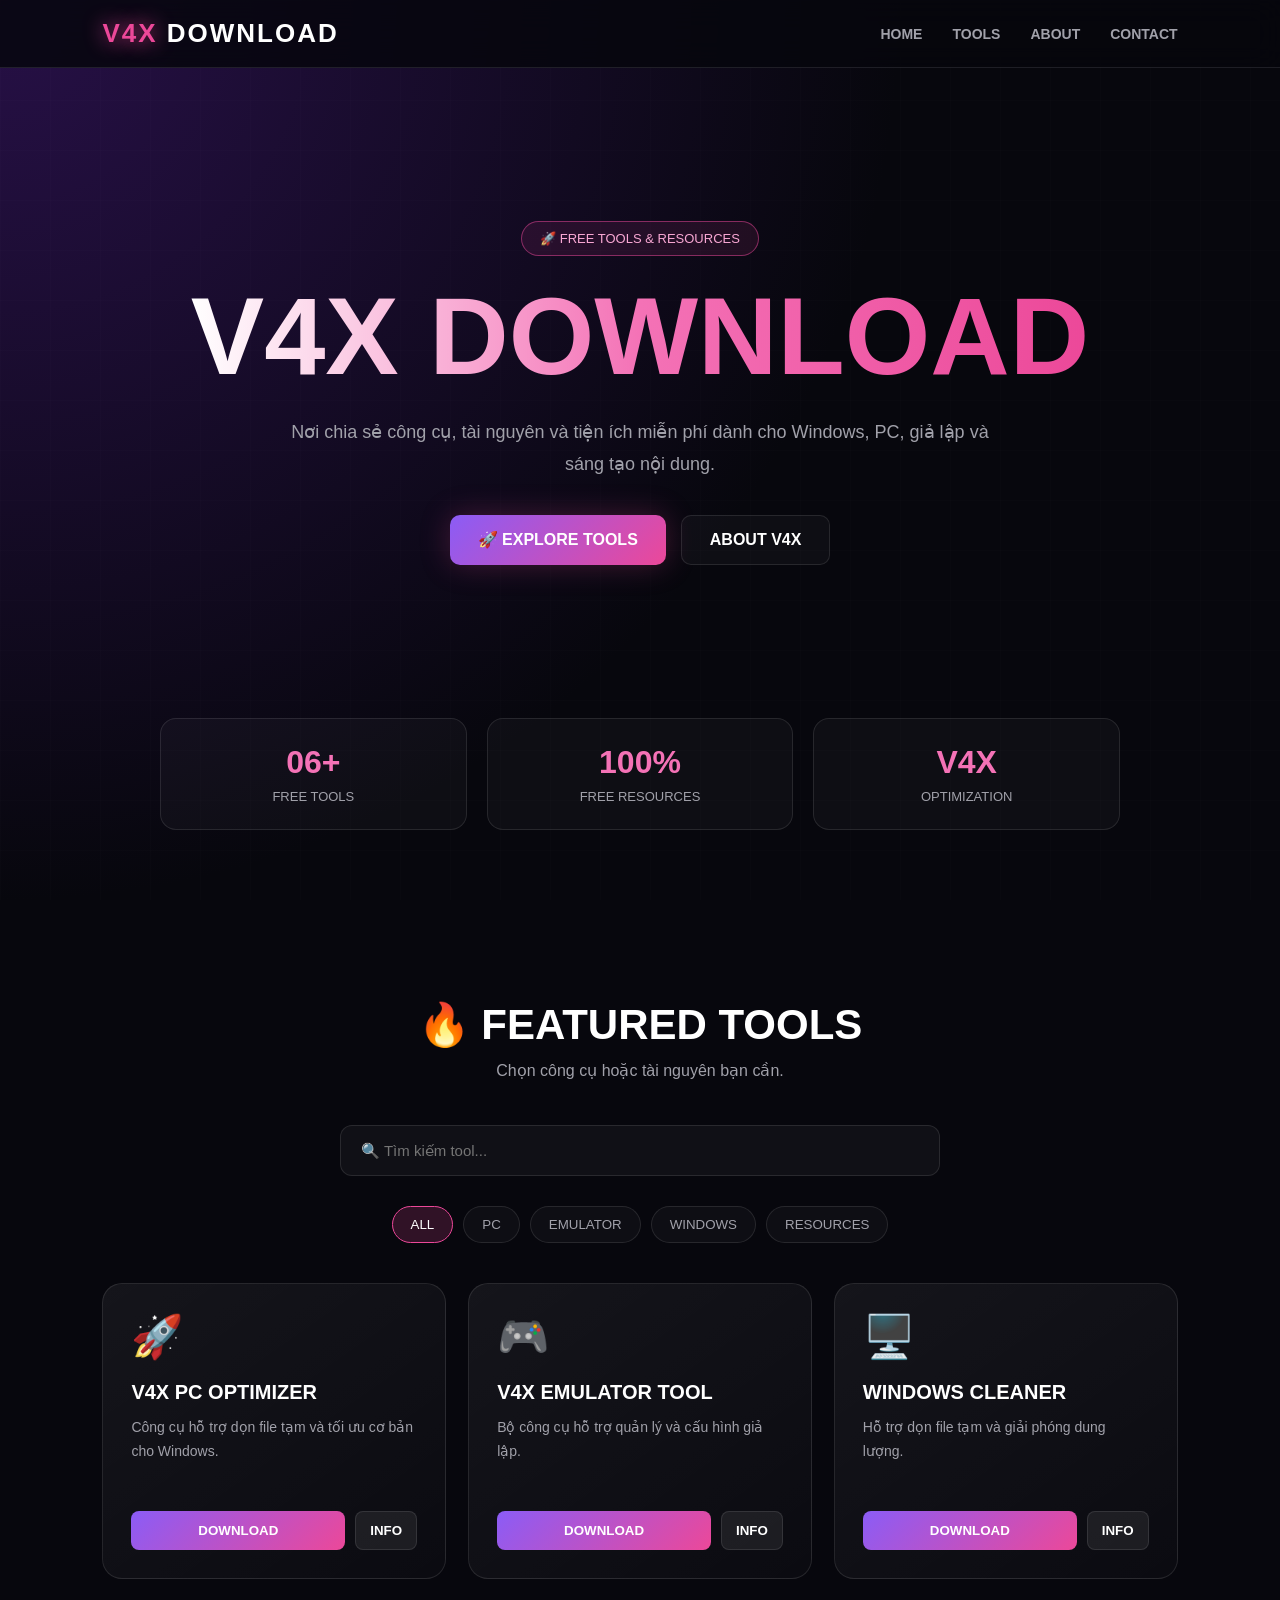
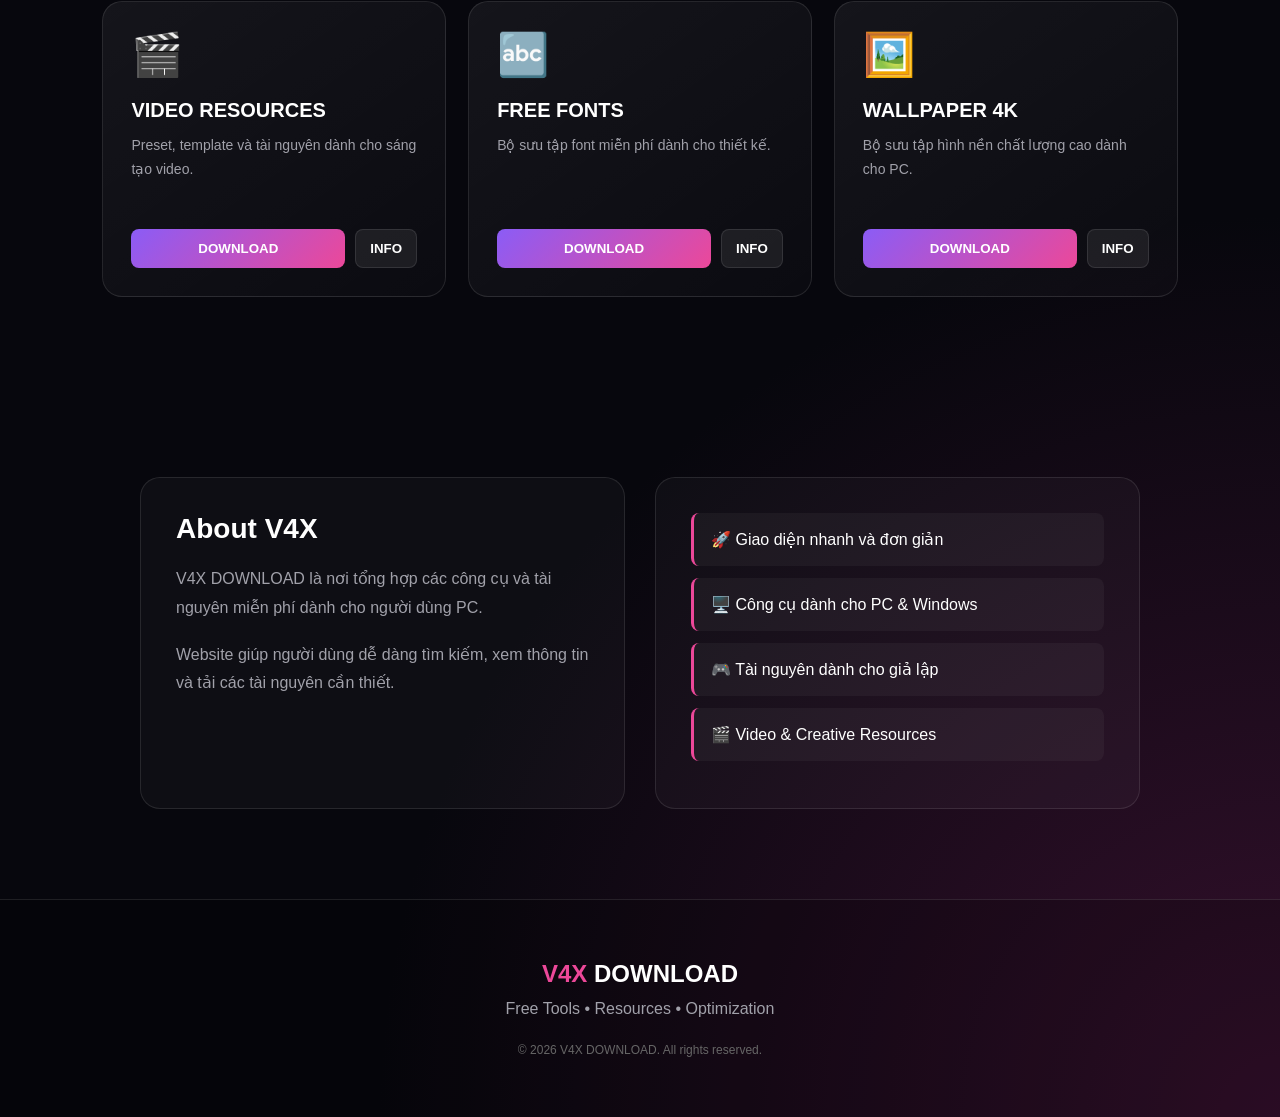
==== index.html @ 3c2b7153 "index.html" ====
<!DOCTYPE html>
<html lang="vi">

<head>
    <meta charset="UTF-8">
    <meta name="viewport" content="width=device-width, initial-scale=1.0">

    <meta name="description"
        content="V4X DOWNLOAD - Kho chia sẻ công cụ, tài nguyên và tiện ích miễn phí.">

    <title>V4X DOWNLOAD - Free Tools & Resources</title>

    <style>

        * {
            margin: 0;
            padding: 0;
            box-sizing: border-box;
            scroll-behavior: smooth;
        }

        :root {
            --bg: #07070d;
            --bg2: #10101b;
            --card: #141421;

            --purple: #8b5cf6;
            --pink: #ec4899;

            --white: #ffffff;
            --gray: #a1a1aa;

            --border: rgba(255,255,255,0.1);
        }

        body {
            font-family: Arial, Helvetica, sans-serif;

            background:
                radial-gradient(circle at top left, #271047 0%, transparent 30%),
                radial-gradient(circle at bottom right, #35102d 0%, transparent 30%),
                var(--bg);

            color: var(--white);
            overflow-x: hidden;
        }

        /* BACKGROUND */

        .background {
            position: fixed;
            inset: 0;

            z-index: -1;
            pointer-events: none;

            opacity: 0.15;

            background-image:
                linear-gradient(rgba(255,255,255,.08) 1px, transparent 1px),
                linear-gradient(90deg, rgba(255,255,255,.08) 1px, transparent 1px);

            background-size: 50px 50px;
        }


        /* NAVBAR */

        nav {
            width: 100%;

            position: sticky;
            top: 0;

            z-index: 1000;

            display: flex;
            justify-content: space-between;
            align-items: center;

            padding: 18px 8%;

            background: rgba(7,7,13,0.85);

            backdrop-filter: blur(15px);

            border-bottom: 1px solid var(--border);
        }

        .logo {
            font-size: 26px;
            font-weight: 900;
            letter-spacing: 2px;
        }

        .logo span {
            color: var(--pink);
            text-shadow: 0 0 20px var(--pink);
        }

        .nav-links {
            display: flex;
            gap: 30px;
        }

        .nav-links a {
            color: var(--gray);
            text-decoration: none;

            font-size: 14px;
            font-weight: bold;

            transition: 0.3s;
        }

        .nav-links a:hover {
            color: var(--pink);
        }

        .menu-btn {
            display: none;

            background: transparent;
            color: white;

            border: 1px solid var(--border);

            border-radius: 8px;

            padding: 8px 12px;

            cursor: pointer;
        }


        /* HERO */

        .hero {
            min-height: 650px;

            display: flex;
            justify-content: center;
            align-items: center;

            text-align: center;

            padding: 80px 20px;
        }

        .hero-content {
            max-width: 900px;
        }

        .badge {
            display: inline-block;

            padding: 9px 18px;
            margin-bottom: 25px;

            border-radius: 30px;

            border: 1px solid rgba(236,72,153,.5);

            background: rgba(236,72,153,.1);

            color: #f9a8d4;

            font-size: 13px;
        }

        .hero h1 {
            font-size: clamp(55px, 10vw, 110px);

            line-height: 1;

            margin-bottom: 25px;

            background:
                linear-gradient(
                    90deg,
                    #ffffff,
                    #f472b6,
                    #ec4899
                );

            -webkit-background-clip: text;
            -webkit-text-fill-color: transparent;
        }

        .hero p {
            max-width: 700px;
            margin: auto;

            color: var(--gray);

            font-size: 18px;

            line-height: 1.8;
        }

        .buttons {
            margin-top: 35px;

            display: flex;
            justify-content: center;

            gap: 15px;
            flex-wrap: wrap;
        }

        .btn {
            padding: 15px 28px;

            border-radius: 10px;

            text-decoration: none;

            font-weight: bold;

            transition: 0.3s;
        }

        .btn-primary {
            color: white;

            background:
                linear-gradient(
                    135deg,
                    var(--purple),
                    var(--pink)
                );

            box-shadow:
                0 0 30px rgba(236,72,153,.25);
        }

        .btn-primary:hover {
            transform: translateY(-4px);

            box-shadow:
                0 0 40px rgba(236,72,153,.5);
        }

        .btn-secondary {
            color: white;

            border: 1px solid var(--border);

            background:
                rgba(255,255,255,.03);
        }

        .btn-secondary:hover {
            background:
                rgba(255,255,255,.08);
        }


        /* STATS */

        .stats {
            max-width: 1000px;

            margin: auto;

            display: grid;

            grid-template-columns:
                repeat(3, 1fr);

            gap: 20px;

            padding: 0 20px 80px;
        }

        .stat {
            text-align: center;

            padding: 25px;

            border-radius: 16px;

            border:
                1px solid var(--border);

            background:
                rgba(255,255,255,.03);
        }

        .stat h2 {
            color: #f472b6;
            font-size: 32px;
        }

        .stat p {
            margin-top: 8px;

            color: var(--gray);

            font-size: 13px;
        }


        /* SECTION */

        section {
            padding: 90px 8%;
        }

        .section-title {
            text-align: center;

            margin-bottom: 45px;
        }

        .section-title h2 {
            font-size: 42px;

            margin-bottom: 12px;
        }

        .section-title p {
            color: var(--gray);
        }


        /* SEARCH */

        .search-box {
            max-width: 600px;

            margin:
                0 auto 30px;
        }

        .search-box input {
            width: 100%;

            padding: 16px 20px;

            border-radius: 12px;

            border:
                1px solid var(--border);

            background:
                rgba(255,255,255,.04);

            color: white;

            outline: none;

            font-size: 15px;
        }

        .search-box input:focus {
            border-color: var(--pink);

            box-shadow:
                0 0 20px rgba(236,72,153,.2);
        }


        /* CATEGORY */

        .categories {
            display: flex;

            justify-content: center;

            flex-wrap: wrap;

            gap: 10px;

            margin-bottom: 40px;
        }

        .category {
            padding: 10px 18px;

            border-radius: 30px;

            border:
                1px solid var(--border);

            background:
                rgba(255,255,255,.03);

            color: var(--gray);

            cursor: pointer;

            transition: 0.3s;
        }

        .category:hover,
        .category.active {
            color: white;

            border-color: var(--pink);

            background:
                rgba(236,72,153,.18);
        }


        /* TOOLS */

        .tools-grid {
            max-width: 1250px;

            margin: auto;

            display: grid;

            grid-template-columns:
                repeat(auto-fit, minmax(260px, 1fr));

            gap: 22px;
        }

        .tool-card {
            position: relative;

            overflow: hidden;

            padding: 28px;

            border-radius: 20px;

            border:
                1px solid var(--border);

            background:
                linear-gradient(
                    145deg,
                    rgba(255,255,255,.06),
                    rgba(255,255,255,.02)
                );

            transition: 0.3s;
        }

        .tool-card:hover {
            transform: translateY(-8px);

            border-color:
                rgba(236,72,153,.7);

            box-shadow:
                0 15px 40px rgba(236,72,153,.1);
        }

        .tool-icon {
            font-size: 42px;

            margin-bottom: 20px;
        }

        .tool-card h3 {
            font-size: 20px;

            margin-bottom: 12px;
        }

        .tool-card p {
            color: var(--gray);

            line-height: 1.7;

            font-size: 14px;

            min-height: 70px;
        }

        .tool-buttons {
            display: flex;

            gap: 10px;

            margin-top: 25px;
        }

        .download-btn,
        .info-btn {
            padding: 11px 14px;

            border-radius: 8px;

            cursor: pointer;

            font-weight: bold;

            transition: 0.3s;
        }

        .download-btn {
            flex: 1;

            border: none;

            color: white;

            background:
                linear-gradient(
                    135deg,
                    var(--purple),
                    var(--pink)
                );
        }

        .download-btn:hover {
            transform: scale(1.03);
        }

        .info-btn {
            color: white;

            background:
                rgba(255,255,255,.07);

            border:
                1px solid var(--border);
        }


        /* ABOUT */

        .about-grid {
            max-width: 1000px;

            margin: auto;

            display: grid;

            grid-template-columns:
                1fr 1fr;

            gap: 30px;
        }

        .about-box {
            padding: 35px;

            border-radius: 20px;

            border:
                1px solid var(--border);

            background:
                rgba(255,255,255,.03);
        }

        .about-box h3 {
            font-size: 28px;

            margin-bottom: 20px;
        }

        .about-box p {
            color: var(--gray);

            line-height: 1.8;
        }

        .feature {
            padding: 17px;

            margin-bottom: 12px;

            border-left:
                3px solid var(--pink);

            background:
                rgba(255,255,255,.04);

            border-radius: 8px;
        }


        /* FOOTER */

        footer {
            text-align: center;

            padding: 60px 20px;

            border-top:
                1px solid var(--border);

            background:
                rgba(0,0,0,.2);
        }

        footer h2 {
            margin-bottom: 12px;
        }

        footer p {
            color: var(--gray);
        }

        .copyright {
            margin-top: 25px;

            color: #666;

            font-size: 12px;
        }


        /* MODAL */

        .modal {
            position: fixed;

            inset: 0;

            display: none;

            align-items: center;
            justify-content: center;

            padding: 20px;

            background:
                rgba(0,0,0,.8);

            z-index: 3000;
        }

        .modal.active {
            display: flex;
        }

        .modal-box {
            position: relative;

            width: 100%;
            max-width: 500px;

            padding: 35px;

            border-radius: 20px;

            background: #11111c;

            border:
                1px solid var(--border);
        }

        .close {
            position: absolute;

            right: 20px;
            top: 12px;

            font-size: 28px;

            cursor: pointer;

            color: var(--gray);
        }

        .modal-box h2 {
            margin-bottom: 20px;
        }

        .modal-box p {
            color: var(--gray);

            line-height: 1.8;
        }


        /* TOAST */

        .toast {
            position: fixed;

            right: 25px;
            bottom: 25px;

            padding: 16px 20px;

            background: #191925;

            border:
                1px solid var(--border);

            border-radius: 10px;

            opacity: 0;

            transform:
                translateY(100px);

            transition: 0.3s;

            z-index: 4000;
        }

        .toast.show {
            opacity: 1;

            transform:
                translateY(0);
        }


        /* MOBILE */

        @media (max-width: 768px) {

            nav {
                padding: 15px 6%;
            }

            .menu-btn {
                display: block;
            }

            .nav-links {
                display: none;

                position: absolute;

                top: 100%;
                left: 0;

                width: 100%;

                flex-direction: column;

                padding: 20px 8%;

                background: #0c0c14;

                border-bottom:
                    1px solid var(--border);
            }

            .nav-links.active {
                display: flex;
            }

            .stats {
                grid-template-columns: 1fr;
            }

            .about-grid {
                grid-template-columns: 1fr;
            }

            section {
                padding: 70px 6%;
            }

            .section-title h2 {
                font-size: 32px;
            }
        }

    </style>

</head>


<body>

<div class="background"></div>


<!-- NAVBAR -->

<nav>

    <div class="logo">
        <span>V4X</span> DOWNLOAD
    </div>

    <button class="menu-btn" onclick="toggleMenu()">
        ☰
    </button>

    <div class="nav-links" id="navLinks">

        <a href="#home">HOME</a>

        <a href="#tools">TOOLS</a>

        <a href="#about">ABOUT</a>

        <a href="#contact">CONTACT</a>

    </div>

</nav>


<!-- HERO -->

<section class="hero" id="home">

    <div class="hero-content">

        <div class="badge">
            🚀 FREE TOOLS & RESOURCES
        </div>

        <h1>V4X DOWNLOAD</h1>

        <p>
            Nơi chia sẻ công cụ, tài nguyên và tiện ích miễn phí
            dành cho Windows, PC, giả lập và sáng tạo nội dung.
        </p>

        <div class="buttons">

            <a href="#tools" class="btn btn-primary">
                🚀 EXPLORE TOOLS
            </a>

            <a href="#about" class="btn btn-secondary">
                ABOUT V4X
            </a>

        </div>

    </div>

</section>


<!-- STATS -->

<div class="stats">

    <div class="stat">
        <h2>06+</h2>
        <p>FREE TOOLS</p>
    </div>

    <div class="stat">
        <h2>100%</h2>
        <p>FREE RESOURCES</p>
    </div>

    <div class="stat">
        <h2>V4X</h2>
        <p>OPTIMIZATION</p>
    </div>

</div>


<!-- TOOLS -->

<section id="tools">

    <div class="section-title">

        <h2>🔥 FEATURED TOOLS</h2>

        <p>
            Chọn công cụ hoặc tài nguyên bạn cần.
        </p>

    </div>


    <!-- SEARCH -->

    <div class="search-box">

        <input
            type="text"
            id="searchInput"
            placeholder="🔍 Tìm kiếm tool..."
            onkeyup="searchTools()"
        >

    </div>


    <!-- CATEGORY -->

    <div class="categories">

        <button class="category active"
            onclick="filterTools('all', this)">
            ALL
        </button>

        <button class="category"
            onclick="filterTools('pc', this)">
            PC
        </button>

        <button class="category"
            onclick="filterTools('emulator', this)">
            EMULATOR
        </button>

        <button class="category"
            onclick="filterTools('windows', this)">
            WINDOWS
        </button>

        <button class="category"
            onclick="filterTools('resources', this)">
            RESOURCES
        </button>

    </div>


    <!-- TOOL LIST -->

    <div class="tools-grid">


        <div class="tool-card" data-category="pc">

            <div class="tool-icon">🚀</div>

            <h3>V4X PC OPTIMIZER</h3>

            <p>
                Công cụ hỗ trợ dọn file tạm và tối ưu cơ bản cho Windows.
            </p>

            <div class="tool-buttons">

                <button class="download-btn"
                    onclick="downloadTool('V4X PC OPTIMIZER', '#')">
                    DOWNLOAD
                </button>

                <button class="info-btn"
                    onclick="showInfo('V4X PC OPTIMIZER','Công cụ hỗ trợ dọn dẹp file tạm và tối ưu cơ bản.')">
                    INFO
                </button>

            </div>

        </div>


        <div class="tool-card" data-category="emulator">

            <div class="tool-icon">🎮</div>

            <h3>V4X EMULATOR TOOL</h3>

            <p>
                Bộ công cụ hỗ trợ quản lý và cấu hình giả lập.
            </p>

            <div class="tool-buttons">

                <button class="download-btn"
                    onclick="downloadTool('V4X EMULATOR TOOL', '#')">
                    DOWNLOAD
                </button>

                <button class="info-btn"
                    onclick="showInfo('V4X EMULATOR TOOL','Công cụ hỗ trợ cấu hình và quản lý giả lập.')">
                    INFO
                </button>

            </div>

        </div>


        <div class="tool-card" data-category="windows">

            <div class="tool-icon">🖥️</div>

            <h3>WINDOWS CLEANER</h3>

            <p>
                Hỗ trợ dọn file tạm và giải phóng dung lượng.
            </p>

            <div class="tool-buttons">

                <button class="download-btn"
                    onclick="downloadTool('WINDOWS CLEANER', '#')">
                    DOWNLOAD
                </button>

                <button class="info-btn"
                    onclick="showInfo('WINDOWS CLEANER','Công cụ hỗ trợ dọn dẹp các file tạm không cần thiết.')">
                    INFO
                </button>

            </div>

        </div>


        <div class="tool-card" data-category="resources">

            <div class="tool-icon">🎬</div>

            <h3>VIDEO RESOURCES</h3>

            <p>
                Preset, template và tài nguyên dành cho sáng tạo video.
            </p>

            <div class="tool-buttons">

                <button class="download-btn"
                    onclick="downloadTool('VIDEO RESOURCES', '#')">
                    DOWNLOAD
                </button>

                <button class="info-btn"
                    onclick="showInfo('VIDEO RESOURCES','Tổng hợp tài nguyên miễn phí dành cho chỉnh sửa video.')">
                    INFO
                </button>

            </div>

        </div>


        <div class="tool-card" data-category="resources">

            <div class="tool-icon">🔤</div>

            <h3>FREE FONTS</h3>

            <p>
                Bộ sưu tập font miễn phí dành cho thiết kế.
            </p>

            <div class="tool-buttons">

                <button class="download-btn"
                    onclick="downloadTool('FREE FONTS', '#')">
                    DOWNLOAD
                </button>

                <button class="info-btn"
                    onclick="showInfo('FREE FONTS','Tổng hợp font và tài nguyên typography.')">
                    INFO
                </button>

            </div>

        </div>


        <div class="tool-card" data-category="resources">

            <div class="tool-icon">🖼️</div>

            <h3>WALLPAPER 4K</h3>

            <p>
                Bộ sưu tập hình nền chất lượng cao dành cho PC.
            </p>

            <div class="tool-buttons">

                <button class="download-btn"
                    onclick="downloadTool('WALLPAPER 4K', '#')">
                    DOWNLOAD
                </button>

                <button class="info-btn"
                    onclick="showInfo('WALLPAPER 4K','Bộ sưu tập hình nền độ phân giải cao.')">
                    INFO
                </button>

            </div>

        </div>

    </div>

</section>


<!-- ABOUT -->

<section id="about">

    <div class="about-grid">

        <div class="about-box">

            <h3>About V4X</h3>

            <p>
                V4X DOWNLOAD là nơi tổng hợp các công cụ
                và tài nguyên miễn phí dành cho người dùng PC.
            </p>

            <br>

            <p>
                Website giúp người dùng dễ dàng tìm kiếm,
                xem thông tin và tải các tài nguyên cần thiết.
            </p>

        </div>


        <div class="about-box">

            <div class="feature">
                🚀 Giao diện nhanh và đơn giản
            </div>

            <div class="feature">
                🖥️ Công cụ dành cho PC & Windows
            </div>

            <div class="feature">
                🎮 Tài nguyên dành cho giả lập
            </div>

            <div class="feature">
                🎬 Video & Creative Resources
            </div>

        </div>

    </div>

</section>


<!-- FOOTER -->

<footer id="contact">

    <h2>
        <span style="color:#ec4899;">V4X</span> DOWNLOAD
    </h2>

    <p>
        Free Tools • Resources • Optimization
    </p>

    <div class="copyright">

        © <span id="year"></span> V4X DOWNLOAD.

        All rights reserved.

    </div>

</footer>


<!-- MODAL -->

<div class="modal" id="modal">

    <div class="modal-box">

        <span class="close" onclick="closeModal()">
            ×
        </span>

        <h2 id="modalTitle">
            Tool Information
        </h2>

        <p id="modalText"></p>

    </div>

</div>


<!-- TOAST -->

<div class="toast" id="toast">
    Ready
</div>


<script>

    function toggleMenu() {

        document
            .getElementById("navLinks")
            .classList
            .toggle("active");

    }


    function searchTools() {

        const input =
            document
            .getElementById("searchInput")
            .value
            .toLowerCase();

        const cards =
            document.querySelectorAll(".tool-card");

        cards.forEach(card => {

            const text =
                card.innerText.toLowerCase();

            if (text.includes(input)) {

                card.style.display = "block";

            } else {

                card.style.display = "none";

            }

        });

    }


    function filterTools(category, button) {

        const cards =
            document.querySelectorAll(".tool-card");

        const buttons =
            document.querySelectorAll(".category");

        buttons.forEach(btn => {

            btn.classList.remove("active");

        });

        button.classList.add("active");

        cards.forEach(card => {

            if (
                category === "all" ||
                card.dataset.category === category
            ) {

                card.style.display = "block";

            } else {

                card.style.display = "none";

            }

        });

    }


    function showInfo(title, text) {

        document
            .getElementById("modalTitle")
            .innerText = title;

        document
            .getElementById("modalText")
            .innerText = text;

        document
            .getElementById("modal")
            .classList
            .add("active");

    }


    function closeModal() {

        document
            .getElementById("modal")
            .classList
            .remove("active");

    }


    window.addEventListener("click", function(event) {

        const modal =
            document.getElementById("modal");

        if (event.target === modal) {

            closeModal();

        }

    });


    function downloadTool(name, link) {

        if (link === "#") {

            showToast(
                name +
                " chưa có link tải. Hãy thay link thật vào code."
            );

            return;

        }

        showToast(
            "Đang chuyển đến trang tải..."
        );

        setTimeout(function() {

            window.open(
                link,
                "_blank"
            );

        }, 700);

    }


    function showToast(message) {

        const toast =
            document.getElementById("toast");

        toast.innerText = message;

        toast.classList.add("show");

        setTimeout(function() {

            toast.classList.remove("show");

        }, 3000);

    }


    document
        .getElementById("year")
        .innerText =
        new Date().getFullYear();

</script>

</body>
</html>
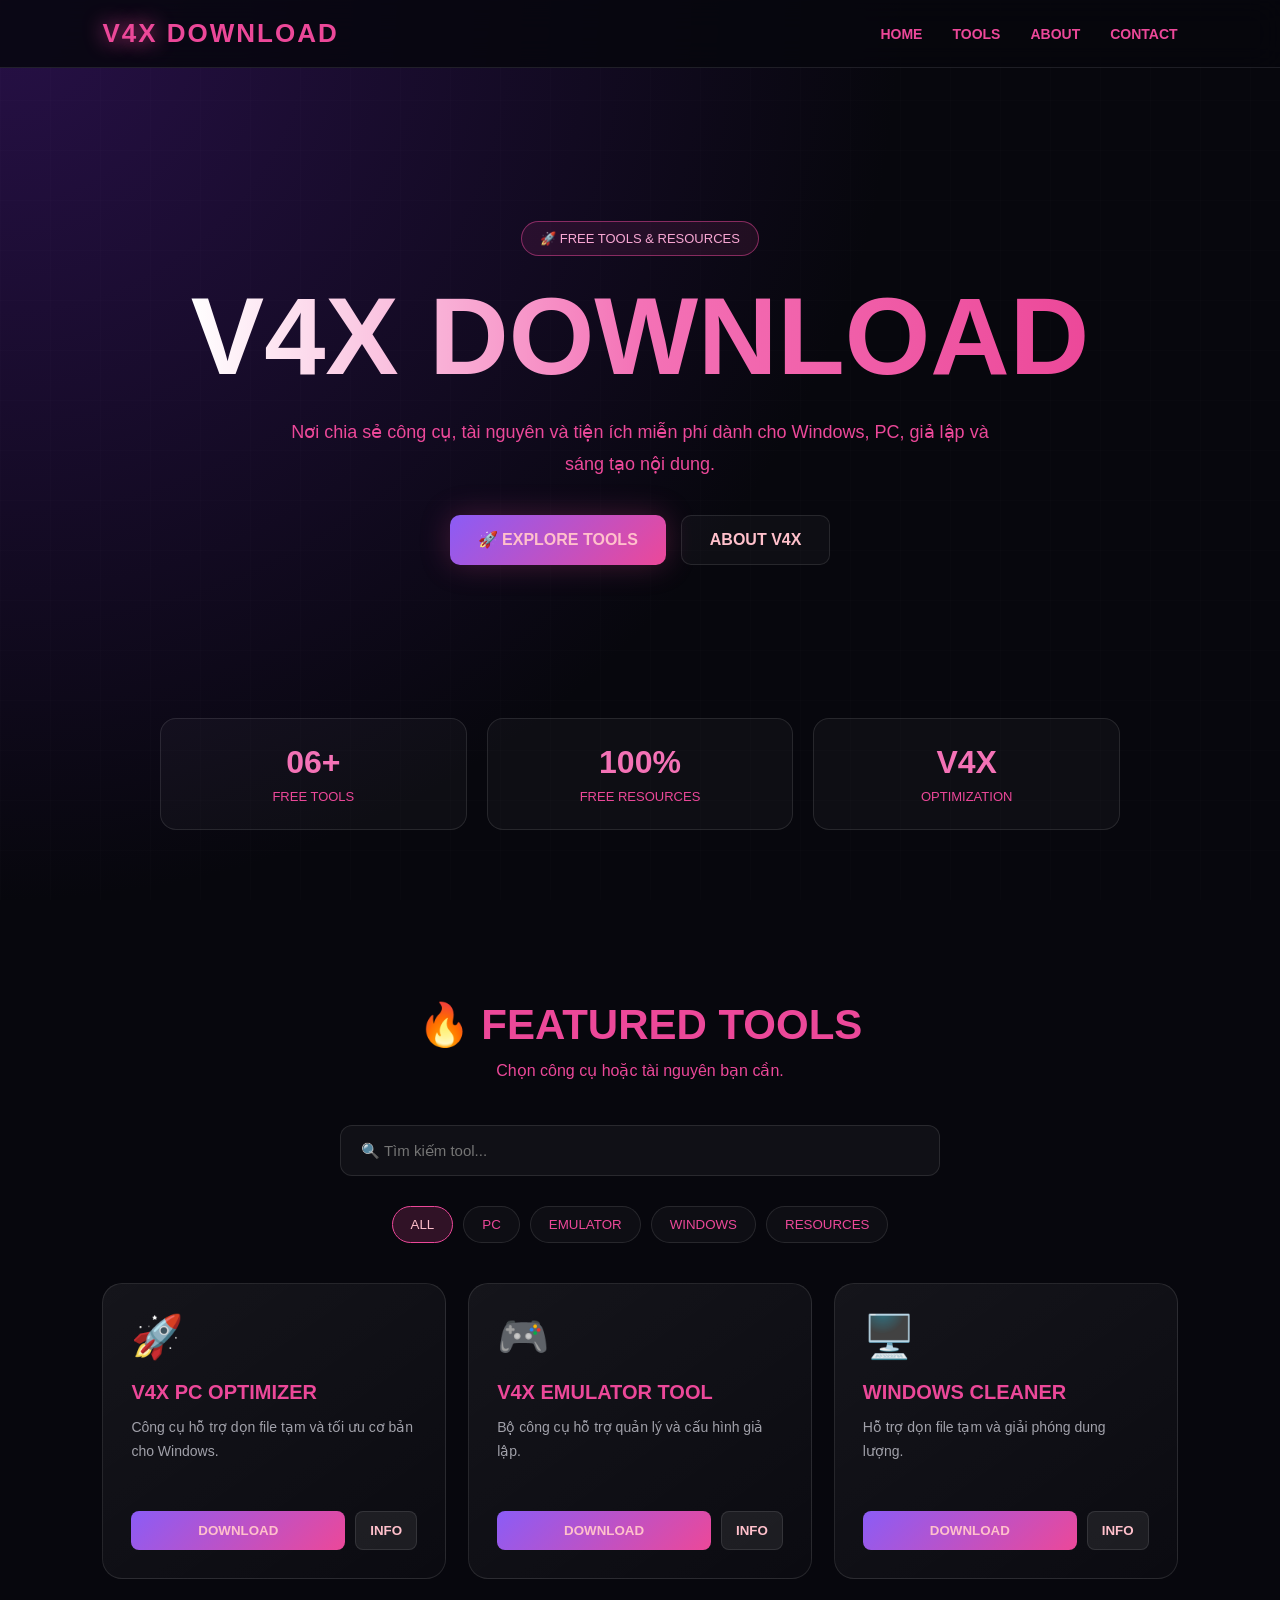
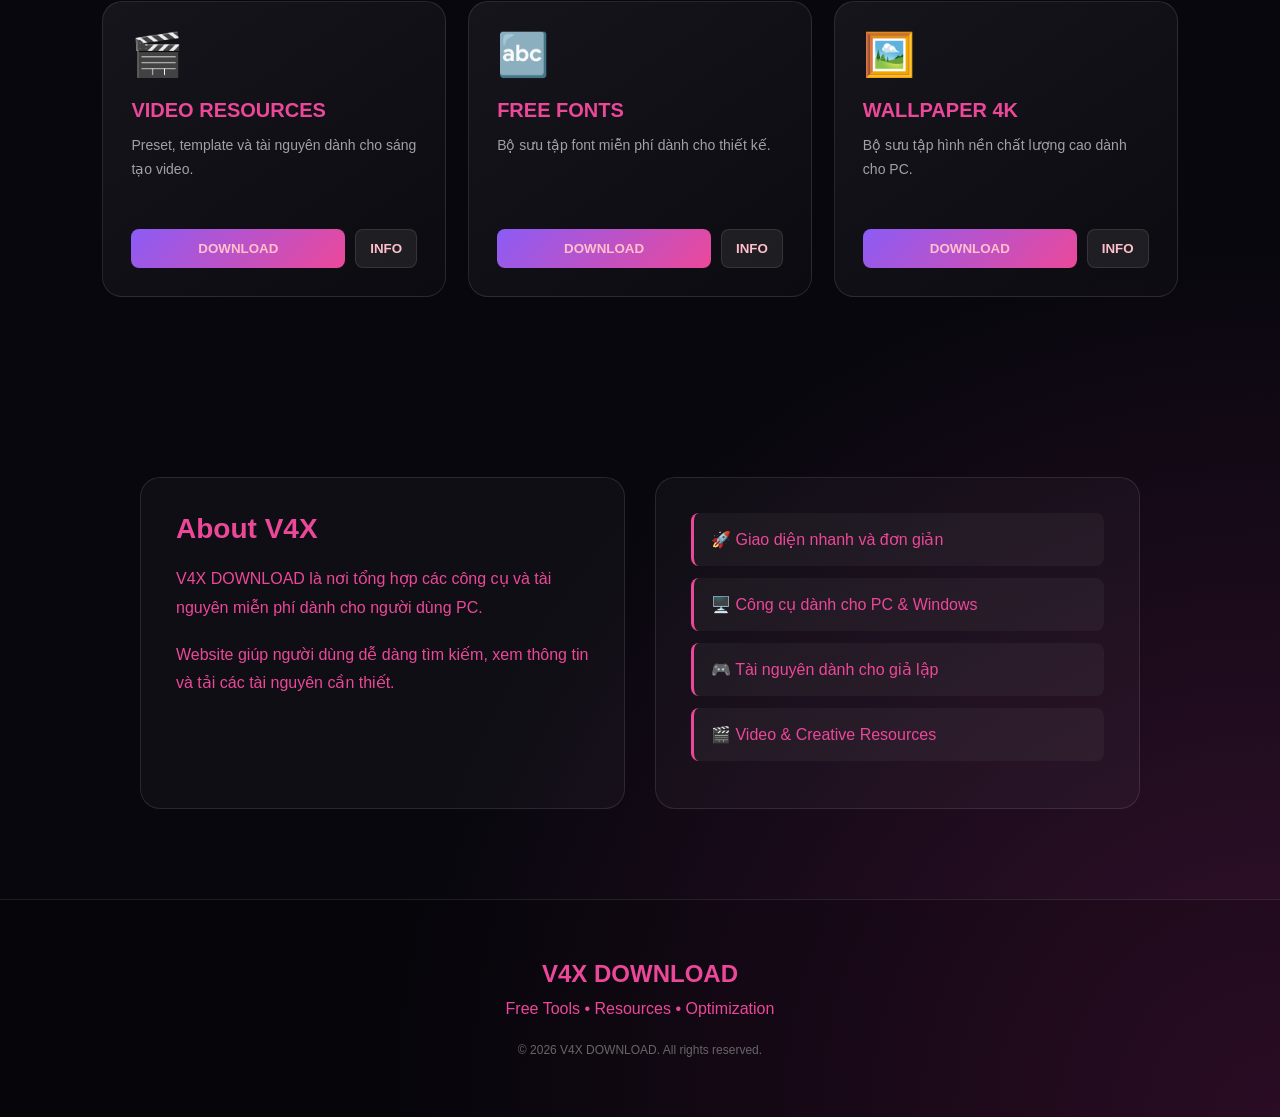
==== commit 29639938: "index.html" ====
--- a/index.html
+++ b/index.html
@@ -6,9 +6,9 @@
     <meta name="viewport" content="width=device-width, initial-scale=1.0">
 
     <meta name="description"
-        content="V4X DOWNLOAD - Kho chia sẻ công cụ, tài nguyên và tiện ích miễn phí.">
-
-    <title>V4X DOWNLOAD - Free Tools & Resources</title>
+        content="Văn Vượng  - Kho chia sẻ công cụ, tài nguyên và tiện ích .">
+
+    <title>Văn Vượng - Free Tools & Resources</title>
 
     <style>
 
@@ -41,7 +41,7 @@
                 radial-gradient(circle at bottom right, #35102d 0%, transparent 30%),
                 var(--bg);
 
-            color: var(--white);
+            color: var(--pink);
             overflow-x: hidden;
         }
 
@@ -104,7 +104,7 @@
         }
 
         .nav-links a {
-            color: var(--gray);
+            color: var(--pink);
             text-decoration: none;
 
             font-size: 14px;
@@ -121,7 +121,7 @@
             display: none;
 
             background: transparent;
-            color: white;
+            color: pink;
 
             border: 1px solid var(--border);
 
@@ -191,7 +191,7 @@
             max-width: 700px;
             margin: auto;
 
-            color: var(--gray);
+            color: var(--pink);
 
             font-size: 18px;
 
@@ -221,7 +221,7 @@
         }
 
         .btn-primary {
-            color: white;
+            color: pink;
 
             background:
                 linear-gradient(
@@ -242,7 +242,7 @@
         }
 
         .btn-secondary {
-            color: white;
+            color: pink;
 
             border: 1px solid var(--border);
 
@@ -295,7 +295,7 @@
         .stat p {
             margin-top: 8px;
 
-            color: var(--gray);
+            color: var(--pink);
 
             font-size: 13px;
         }
@@ -320,7 +320,7 @@
         }
 
         .section-title p {
-            color: var(--gray);
+            color: var(--pink);
         }
 
 
@@ -346,7 +346,7 @@
             background:
                 rgba(255,255,255,.04);
 
-            color: white;
+            color: pink;
 
             outline: none;
 
@@ -386,7 +386,7 @@
             background:
                 rgba(255,255,255,.03);
 
-            color: var(--gray);
+            color: var(--pink);
 
             cursor: pointer;
 
@@ -395,7 +395,7 @@
 
         .category:hover,
         .category.active {
-            color: white;
+            color: pink;
 
             border-color: var(--pink);
 
@@ -499,7 +499,7 @@
 
             border: none;
 
-            color: white;
+            color: pink;
 
             background:
                 linear-gradient(
@@ -514,7 +514,7 @@
         }
 
         .info-btn {
-            color: white;
+            color: pink;
 
             background:
                 rgba(255,255,255,.07);
@@ -558,7 +558,7 @@
         }
 
         .about-box p {
-            color: var(--gray);
+            color: var(--pink);
 
             line-height: 1.8;
         }
@@ -597,7 +597,7 @@
         }
 
         footer p {
-            color: var(--gray);
+            color: var(--pink);
         }
 
         .copyright {
@@ -659,7 +659,7 @@
 
             cursor: pointer;
 
-            color: var(--gray);
+            color: var(--pink);
         }
 
         .modal-box h2 {
@@ -667,7 +667,7 @@
         }
 
         .modal-box p {
-            color: var(--gray);
+            color: var(--pink);
 
             line-height: 1.8;
         }
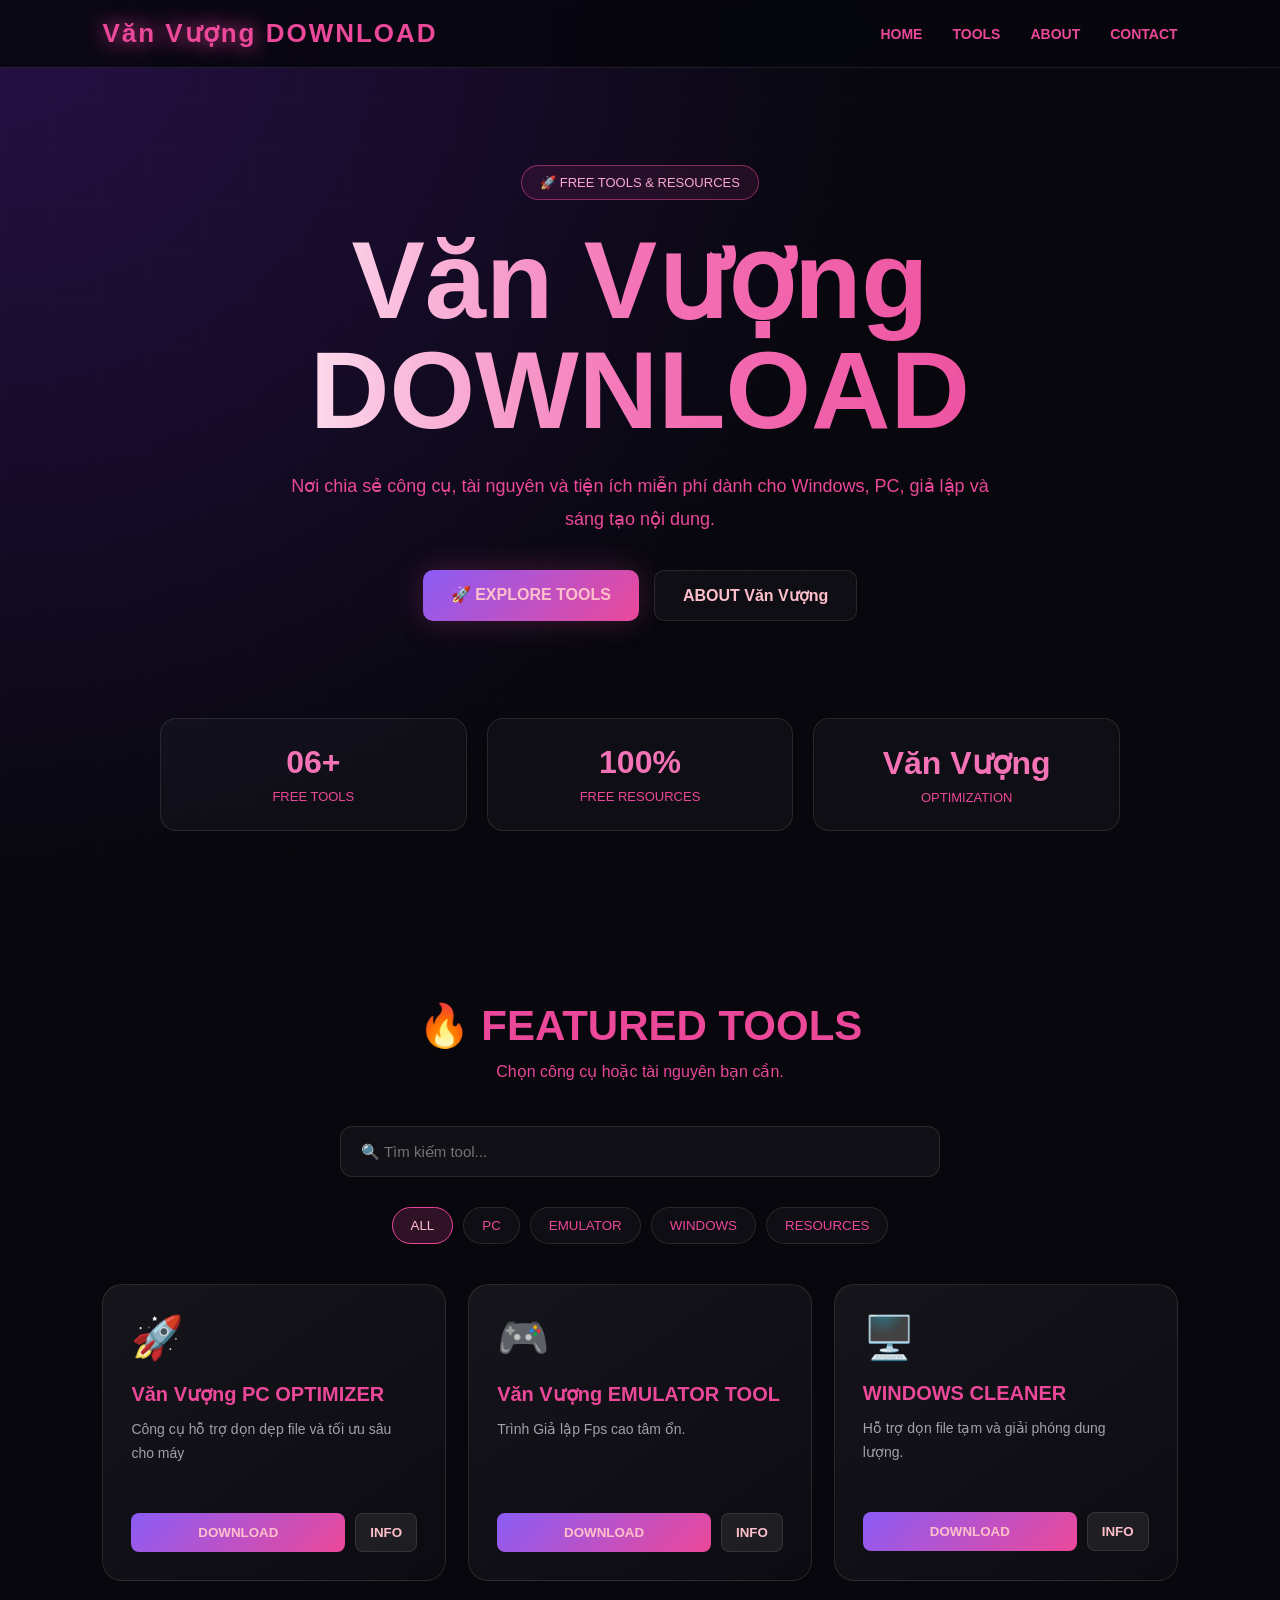
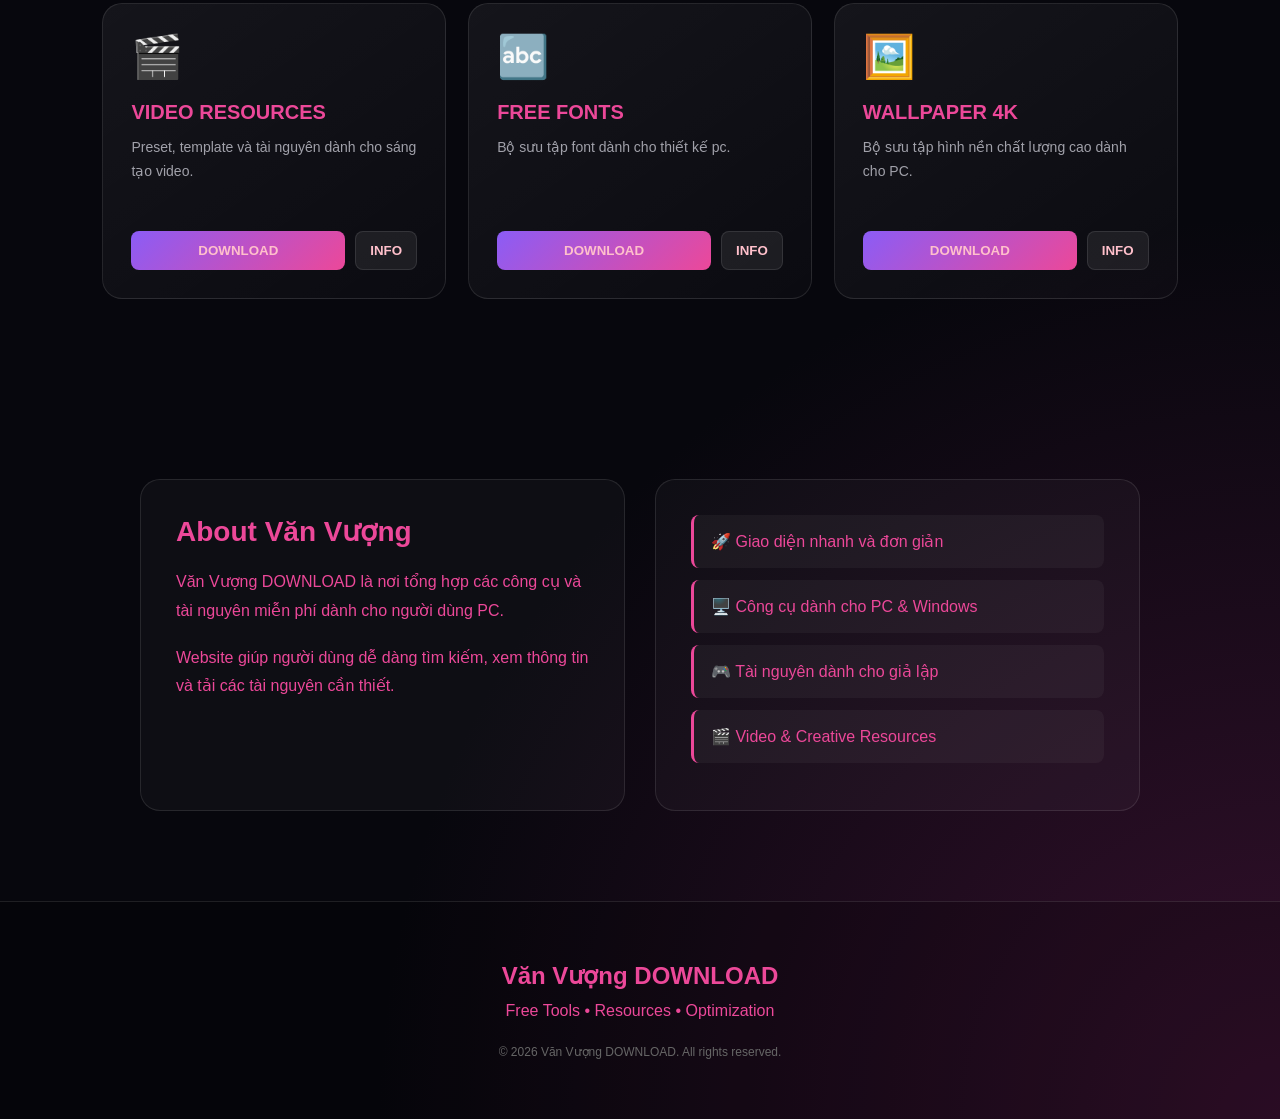
==== commit dfab9e3f: "index.html" ====
--- a/index.html
+++ b/index.html
@@ -776,7 +776,7 @@
 <nav>
 
     <div class="logo">
-        <span>V4X</span> DOWNLOAD
+        <span>Văn Vượng</span> DOWNLOAD
     </div>
 
     <button class="menu-btn" onclick="toggleMenu()">
@@ -808,7 +808,7 @@
             🚀 FREE TOOLS & RESOURCES
         </div>
 
-        <h1>V4X DOWNLOAD</h1>
+        <h1>Văn Vượng DOWNLOAD</h1>
 
         <p>
             Nơi chia sẻ công cụ, tài nguyên và tiện ích miễn phí
@@ -822,7 +822,7 @@
             </a>
 
             <a href="#about" class="btn btn-secondary">
-                ABOUT V4X
+                ABOUT Văn Vượng
             </a>
 
         </div>
@@ -847,7 +847,7 @@
     </div>
 
     <div class="stat">
-        <h2>V4X</h2>
+        <h2>Văn Vượng</h2>
         <p>OPTIMIZATION</p>
     </div>
 
@@ -924,21 +924,21 @@
 
             <div class="tool-icon">🚀</div>
 
-            <h3>V4X PC OPTIMIZER</h3>
+            <h3>Văn Vượng PC OPTIMIZER</h3>
 
             <p>
-                Công cụ hỗ trợ dọn file tạm và tối ưu cơ bản cho Windows.
+                Công cụ hỗ trợ dọn dẹp file và tối ưu sâu cho máy
             </p>
 
             <div class="tool-buttons">
 
                 <button class="download-btn"
-                    onclick="downloadTool('V4X PC OPTIMIZER', '#')">
+                    onclick="downloadTool('Văn Vượng PC OPTIMIZER', 'https://exe.io/HnP0rVv')">
                     DOWNLOAD
                 </button>
 
                 <button class="info-btn"
-                    onclick="showInfo('V4X PC OPTIMIZER','Công cụ hỗ trợ dọn dẹp file tạm và tối ưu cơ bản.')">
+                    onclick="showInfo('Văn Vượng PC OPTIMIZER','Công cụ hỗ trợ dọn dẹp file và tối ưu sâu cho máy.')">
                     INFO
                 </button>
 
@@ -951,21 +951,21 @@
 
             <div class="tool-icon">🎮</div>
 
-            <h3>V4X EMULATOR TOOL</h3>
+            <h3>Văn Vượng EMULATOR TOOL</h3>
 
             <p>
-                Bộ công cụ hỗ trợ quản lý và cấu hình giả lập.
+                Trình Giả lập Fps cao tâm ổn.
             </p>
 
             <div class="tool-buttons">
 
                 <button class="download-btn"
-                    onclick="downloadTool('V4X EMULATOR TOOL', '#')">
+                    onclick="downloadTool('Văn Vượng EMULATOR TOOL', 'https://exe.io/Emunator')">
                     DOWNLOAD
                 </button>
 
                 <button class="info-btn"
-                    onclick="showInfo('V4X EMULATOR TOOL','Công cụ hỗ trợ cấu hình và quản lý giả lập.')">
+                    onclick="showInfo('Văn Vượng EMULATOR TOOL','Trình Giả lập Fps cao tâm ổn.')">
                     INFO
                 </button>
 
@@ -987,7 +987,7 @@
             <div class="tool-buttons">
 
                 <button class="download-btn"
-                    onclick="downloadTool('WINDOWS CLEANER', '#')">
+                    onclick="downloadTool('WINDOWS CLEANER', 'https://exe.io/WINDOWS_CLEANER')">
                     DOWNLOAD
                 </button>
 
@@ -1019,7 +1019,7 @@
                 </button>
 
                 <button class="info-btn"
-                    onclick="showInfo('VIDEO RESOURCES','Tổng hợp tài nguyên miễn phí dành cho chỉnh sửa video.')">
+                    onclick="showInfo('VIDEO RESOURCES','Tổng hợp tài nguyên sửa file và độ nhạy + reg')">
                     INFO
                 </button>
 
@@ -1035,7 +1035,7 @@
             <h3>FREE FONTS</h3>
 
             <p>
-                Bộ sưu tập font miễn phí dành cho thiết kế.
+                Bộ sưu tập font dành cho thiết kế pc.
             </p>
 
             <div class="tool-buttons">
@@ -1068,12 +1068,12 @@
             <div class="tool-buttons">
 
                 <button class="download-btn"
-                    onclick="downloadTool('WALLPAPER 4K', '#')">
+                    onclick="downloadTool('Ico Giả Lập', 'https://exe.io/Ol5fg')">
                     DOWNLOAD
                 </button>
 
                 <button class="info-btn"
-                    onclick="showInfo('WALLPAPER 4K','Bộ sưu tập hình nền độ phân giải cao.')">
+                    onclick="showInfo('Ico Giả Lập','Bộ sưu tập hình nền độ phân giải cao.')">
                     INFO
                 </button>
 
@@ -1094,10 +1094,10 @@
 
         <div class="about-box">
 
-            <h3>About V4X</h3>
+            <h3>About Văn Vượng</h3>
 
             <p>
-                V4X DOWNLOAD là nơi tổng hợp các công cụ
+                Văn Vượng DOWNLOAD là nơi tổng hợp các công cụ
                 và tài nguyên miễn phí dành cho người dùng PC.
             </p>
 
@@ -1141,7 +1141,7 @@
 <footer id="contact">
 
     <h2>
-        <span style="color:#ec4899;">V4X</span> DOWNLOAD
+        <span style="color:#ec4899;">Văn Vượng</span> DOWNLOAD
     </h2>
 
     <p>
@@ -1150,7 +1150,7 @@
 
     <div class="copyright">
 
-        © <span id="year"></span> V4X DOWNLOAD.
+        © <span id="year"></span> Văn Vượng DOWNLOAD.
 
         All rights reserved.
 
@@ -1314,7 +1314,7 @@
 
             showToast(
                 name +
-                " chưa có link tải. Hãy thay link thật vào code."
+                " Chưa up Code mới xin đợi."
             );
 
             return;
@@ -1322,7 +1322,7 @@
         }
 
         showToast(
-            "Đang chuyển đến trang tải..."
+            "LÊN XE..."
         );
 
         setTimeout(function() {
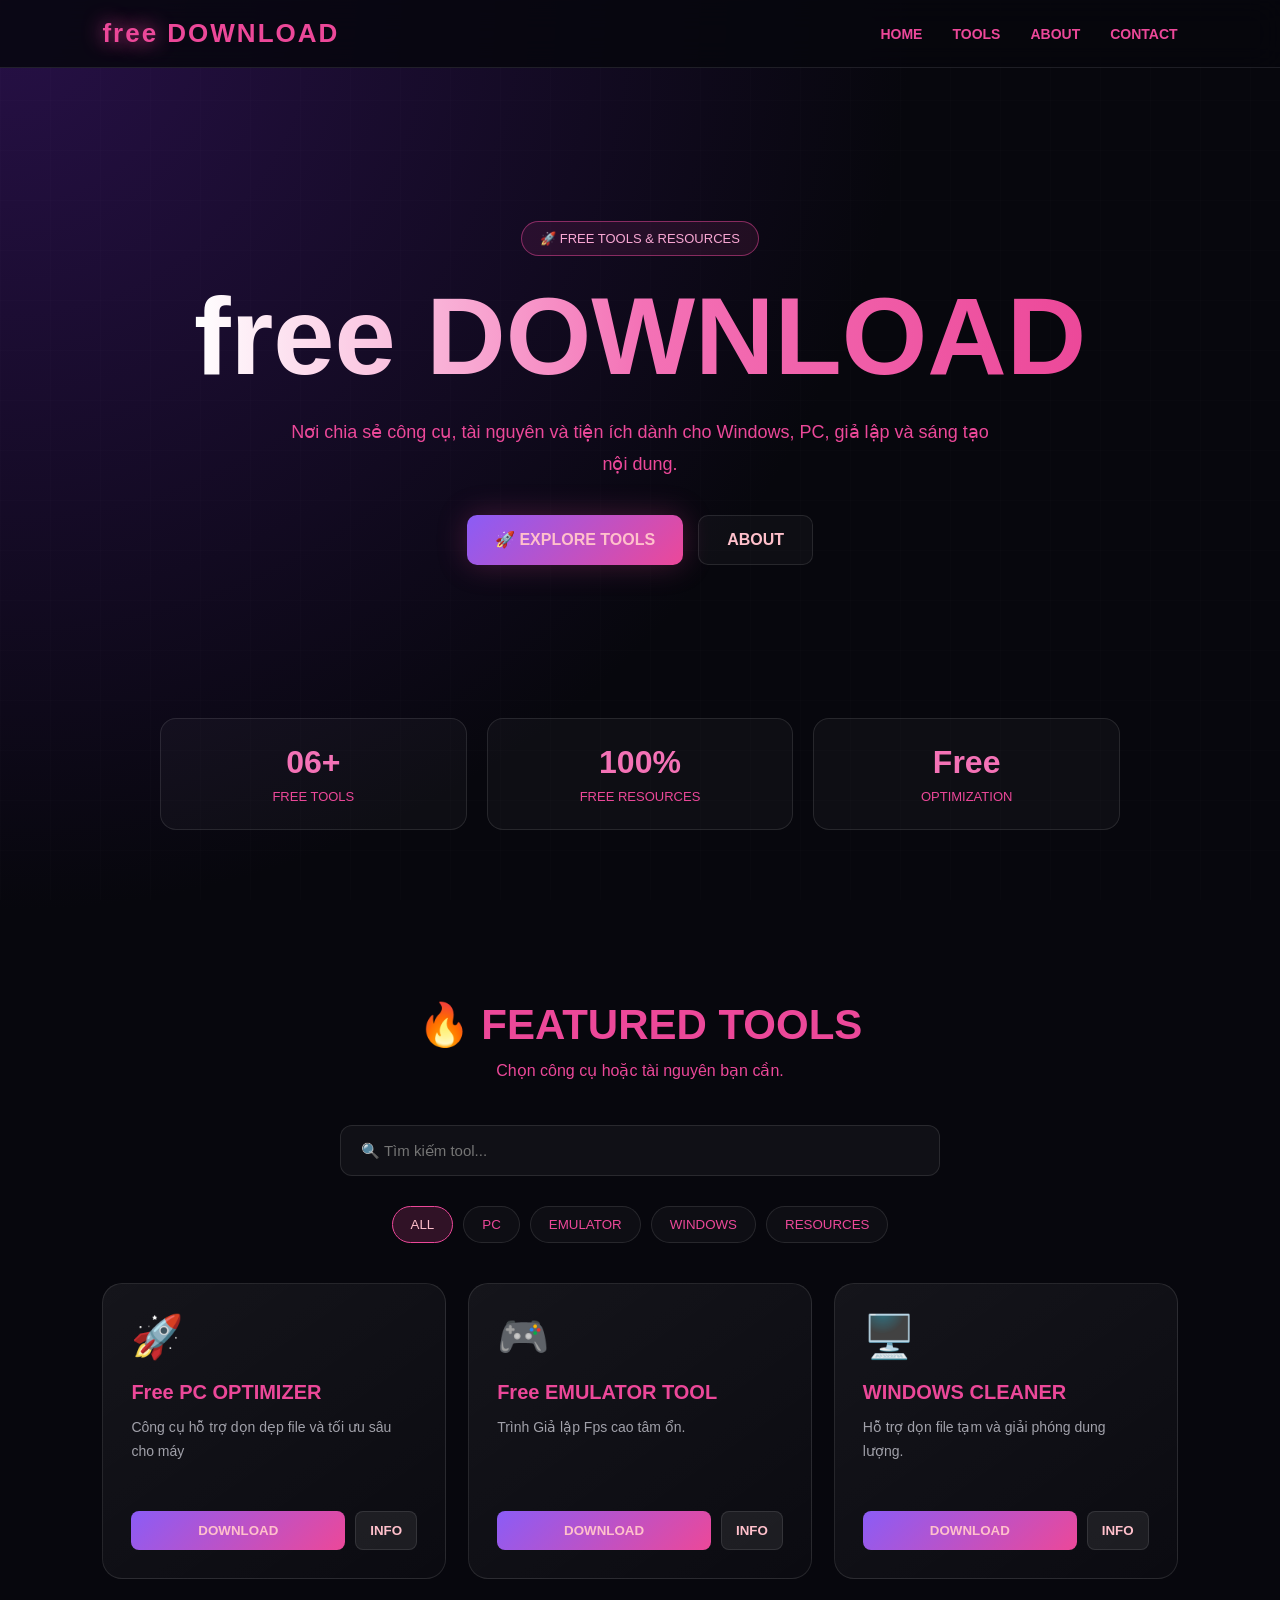
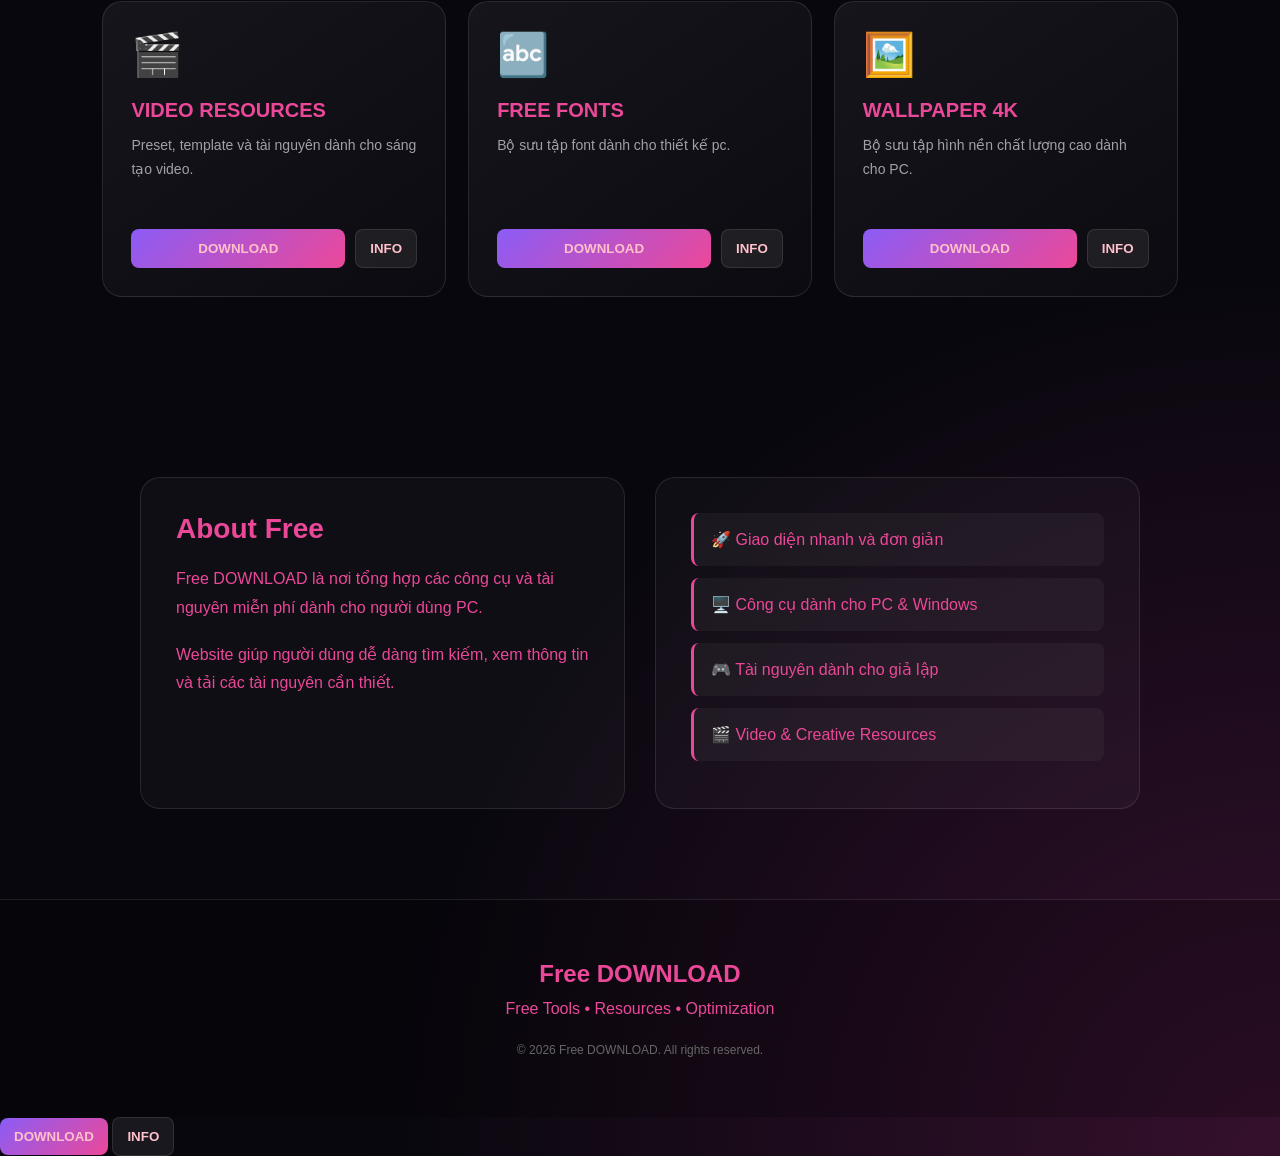
==== commit 4a35711f: "index.html" ====
--- a/index.html
+++ b/index.html
@@ -6,9 +6,9 @@
     <meta name="viewport" content="width=device-width, initial-scale=1.0">
 
     <meta name="description"
-        content="Văn Vượng  - Kho chia sẻ công cụ, tài nguyên và tiện ích .">
-
-    <title>Văn Vượng - Free Tools & Resources</title>
+        content="Free  - Kho chia sẻ công cụ, tài nguyên và tiện ích .">
+
+    <title>Free Tools & Resources</title>
 
     <style>
 
@@ -776,7 +776,7 @@
 <nav>
 
     <div class="logo">
-        <span>Văn Vượng</span> DOWNLOAD
+        <span> free </span> DOWNLOAD
     </div>
 
     <button class="menu-btn" onclick="toggleMenu()">
@@ -808,10 +808,10 @@
             🚀 FREE TOOLS & RESOURCES
         </div>
 
-        <h1>Văn Vượng DOWNLOAD</h1>
+        <h1> free DOWNLOAD</h1>
 
         <p>
-            Nơi chia sẻ công cụ, tài nguyên và tiện ích miễn phí
+            Nơi chia sẻ công cụ, tài nguyên và tiện ích
             dành cho Windows, PC, giả lập và sáng tạo nội dung.
         </p>
 
@@ -822,7 +822,7 @@
             </a>
 
             <a href="#about" class="btn btn-secondary">
-                ABOUT Văn Vượng
+                ABOUT
             </a>
 
         </div>
@@ -847,7 +847,7 @@
     </div>
 
     <div class="stat">
-        <h2>Văn Vượng</h2>
+        <h2>Free</h2>
         <p>OPTIMIZATION</p>
     </div>
 
@@ -924,7 +924,7 @@
 
             <div class="tool-icon">🚀</div>
 
-            <h3>Văn Vượng PC OPTIMIZER</h3>
+            <h3>Free PC OPTIMIZER</h3>
 
             <p>
                 Công cụ hỗ trợ dọn dẹp file và tối ưu sâu cho máy
@@ -933,12 +933,12 @@
             <div class="tool-buttons">
 
                 <button class="download-btn"
-                    onclick="downloadTool('Văn Vượng PC OPTIMIZER', 'https://exe.io/HnP0rVv')">
+                    onclick="downloadTool('Free PC OPTIMIZER', 'https://exe.io/HnP0rVv')">
                     DOWNLOAD
                 </button>
 
                 <button class="info-btn"
-                    onclick="showInfo('Văn Vượng PC OPTIMIZER','Công cụ hỗ trợ dọn dẹp file và tối ưu sâu cho máy.')">
+                    onclick="showInfo('Free PC OPTIMIZER','Công cụ hỗ trợ dọn dẹp file và tối ưu sâu cho máy.')">
                     INFO
                 </button>
 
@@ -951,7 +951,7 @@
 
             <div class="tool-icon">🎮</div>
 
-            <h3>Văn Vượng EMULATOR TOOL</h3>
+            <h3>Free EMULATOR TOOL</h3>
 
             <p>
                 Trình Giả lập Fps cao tâm ổn.
@@ -960,12 +960,12 @@
             <div class="tool-buttons">
 
                 <button class="download-btn"
-                    onclick="downloadTool('Văn Vượng EMULATOR TOOL', 'https://exe.io/Emunator')">
+                    onclick="downloadTool('Free EMULATOR TOOL', 'https://exe.io/Emunator')">
                     DOWNLOAD
                 </button>
 
                 <button class="info-btn"
-                    onclick="showInfo('Văn Vượng EMULATOR TOOL','Trình Giả lập Fps cao tâm ổn.')">
+                    onclick="showInfo('Free EMULATOR TOOL','Trình Giả lập Fps cao tâm ổn.')">
                     INFO
                 </button>
 
@@ -1094,10 +1094,10 @@
 
         <div class="about-box">
 
-            <h3>About Văn Vượng</h3>
+            <h3>About Free</h3>
 
             <p>
-                Văn Vượng DOWNLOAD là nơi tổng hợp các công cụ
+                Free DOWNLOAD là nơi tổng hợp các công cụ
                 và tài nguyên miễn phí dành cho người dùng PC.
             </p>
 
@@ -1141,7 +1141,7 @@
 <footer id="contact">
 
     <h2>
-        <span style="color:#ec4899;">Văn Vượng</span> DOWNLOAD
+        <span style="color:#ec4899;">Free</span> DOWNLOAD
     </h2>
 
     <p>
@@ -1150,7 +1150,7 @@
 
     <div class="copyright">
 
-        © <span id="year"></span> Văn Vượng DOWNLOAD.
+        © <span id="year"></span> Free DOWNLOAD.
 
         All rights reserved.
 
@@ -1179,6 +1179,19 @@
 
 </div>
 
+    <button class="download-btn"
+                    onclick="downloadTool('Free PC OPTIMIZER', 'https://exe.io/HnP0rVv')">
+                    DOWNLOAD
+                </button>
+
+                <button class="info-btn"
+                    onclick="showInfo('Free PC OPTIMIZER','Công cụ hỗ trợ dọn dẹp file và tối ưu sâu cho máy.')">
+                    INFO
+                </button>
+
+            </div>
+
+        </div>
 
 <!-- TOAST -->
 
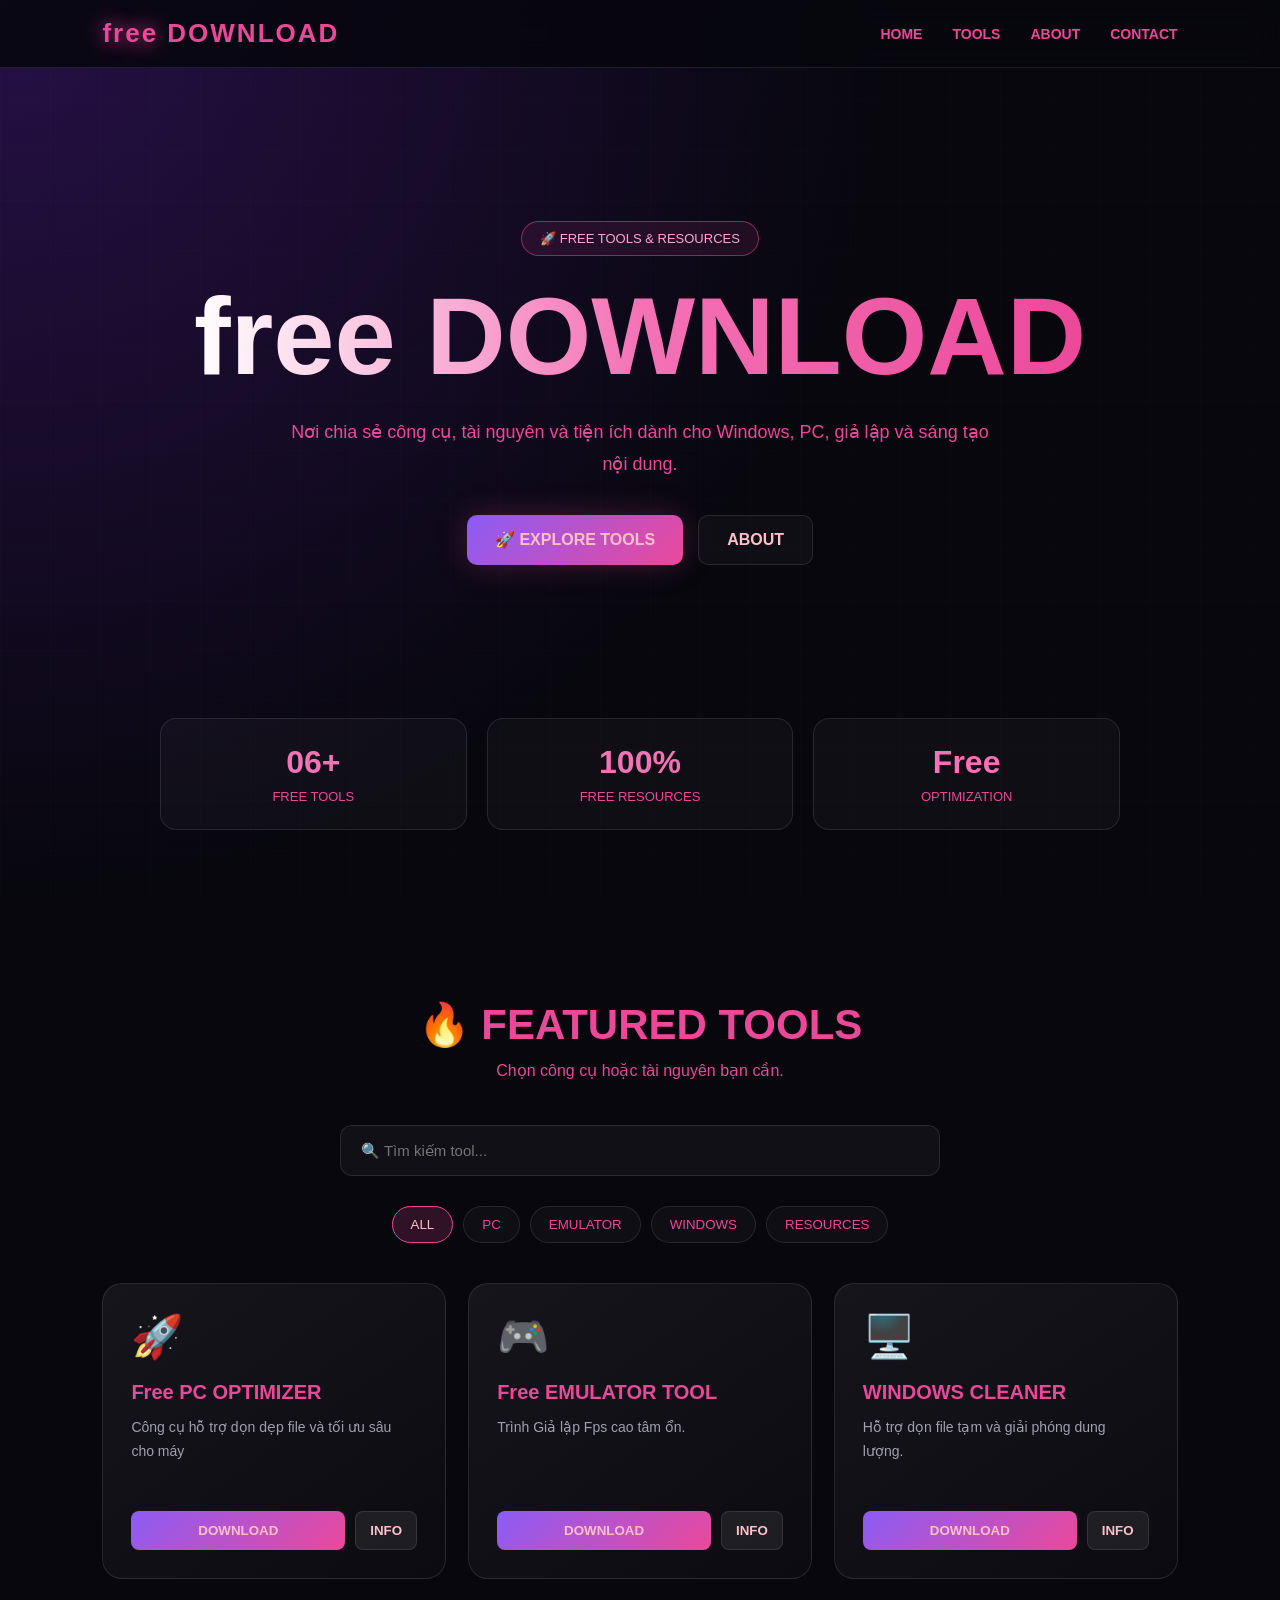
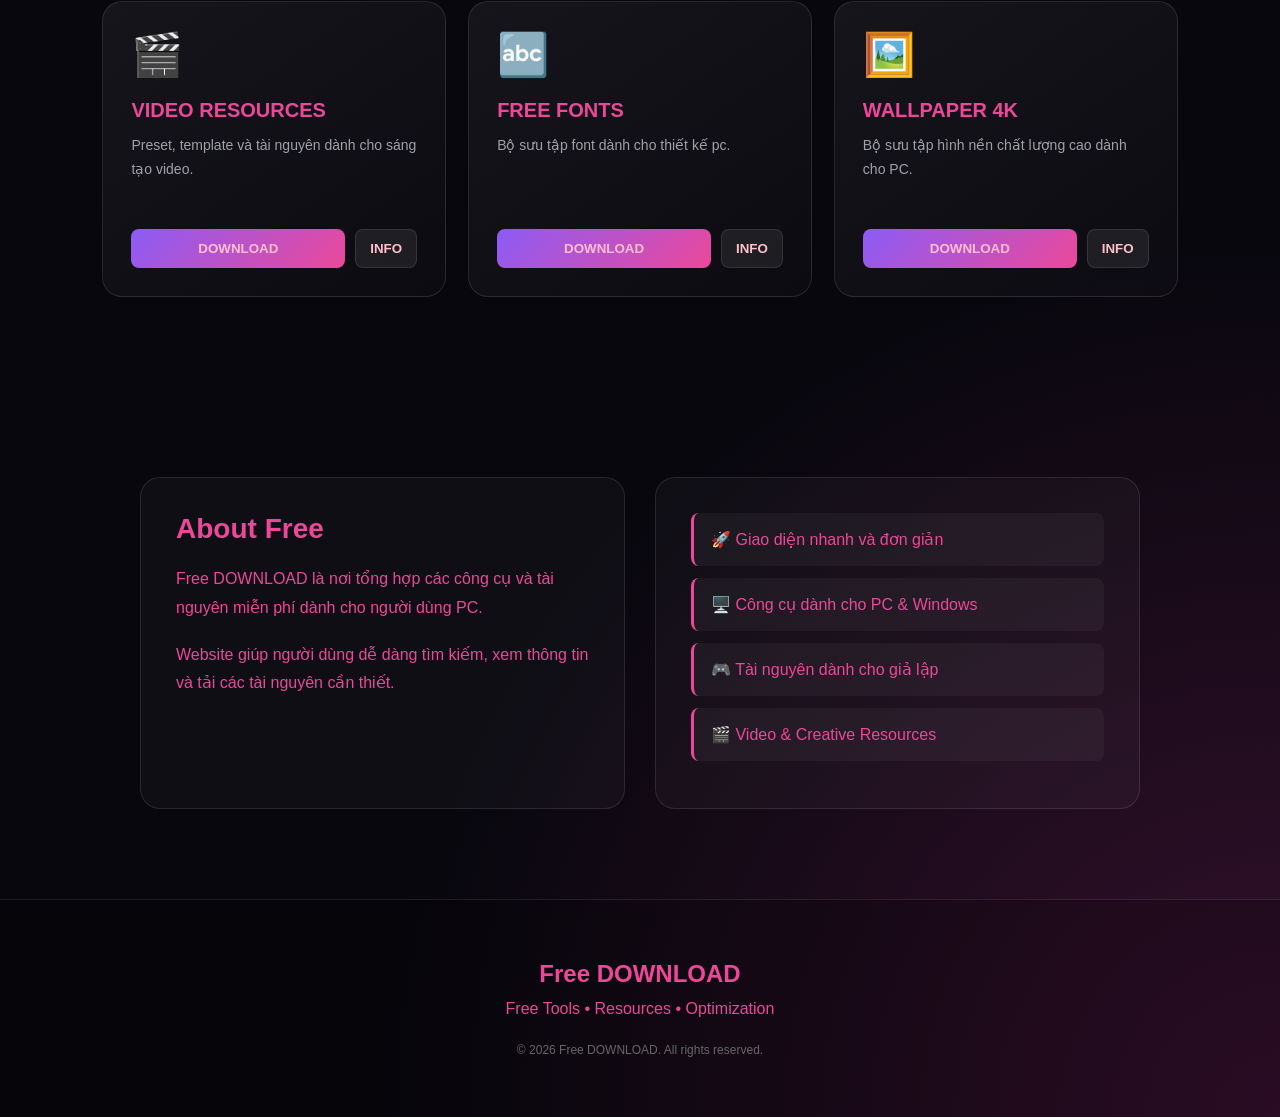
==== commit b40cfa5d: "index.html" ====
--- a/index.html
+++ b/index.html
@@ -1179,20 +1179,7 @@
 
 </div>
 
-    <button class="download-btn"
-                    onclick="downloadTool('Free PC OPTIMIZER', 'https://exe.io/HnP0rVv')">
-                    DOWNLOAD
-                </button>
-
-                <button class="info-btn"
-                    onclick="showInfo('Free PC OPTIMIZER','Công cụ hỗ trợ dọn dẹp file và tối ưu sâu cho máy.')">
-                    INFO
-                </button>
-
-            </div>
-
-        </div>
-
+    
 <!-- TOAST -->
 
 <div class="toast" id="toast">
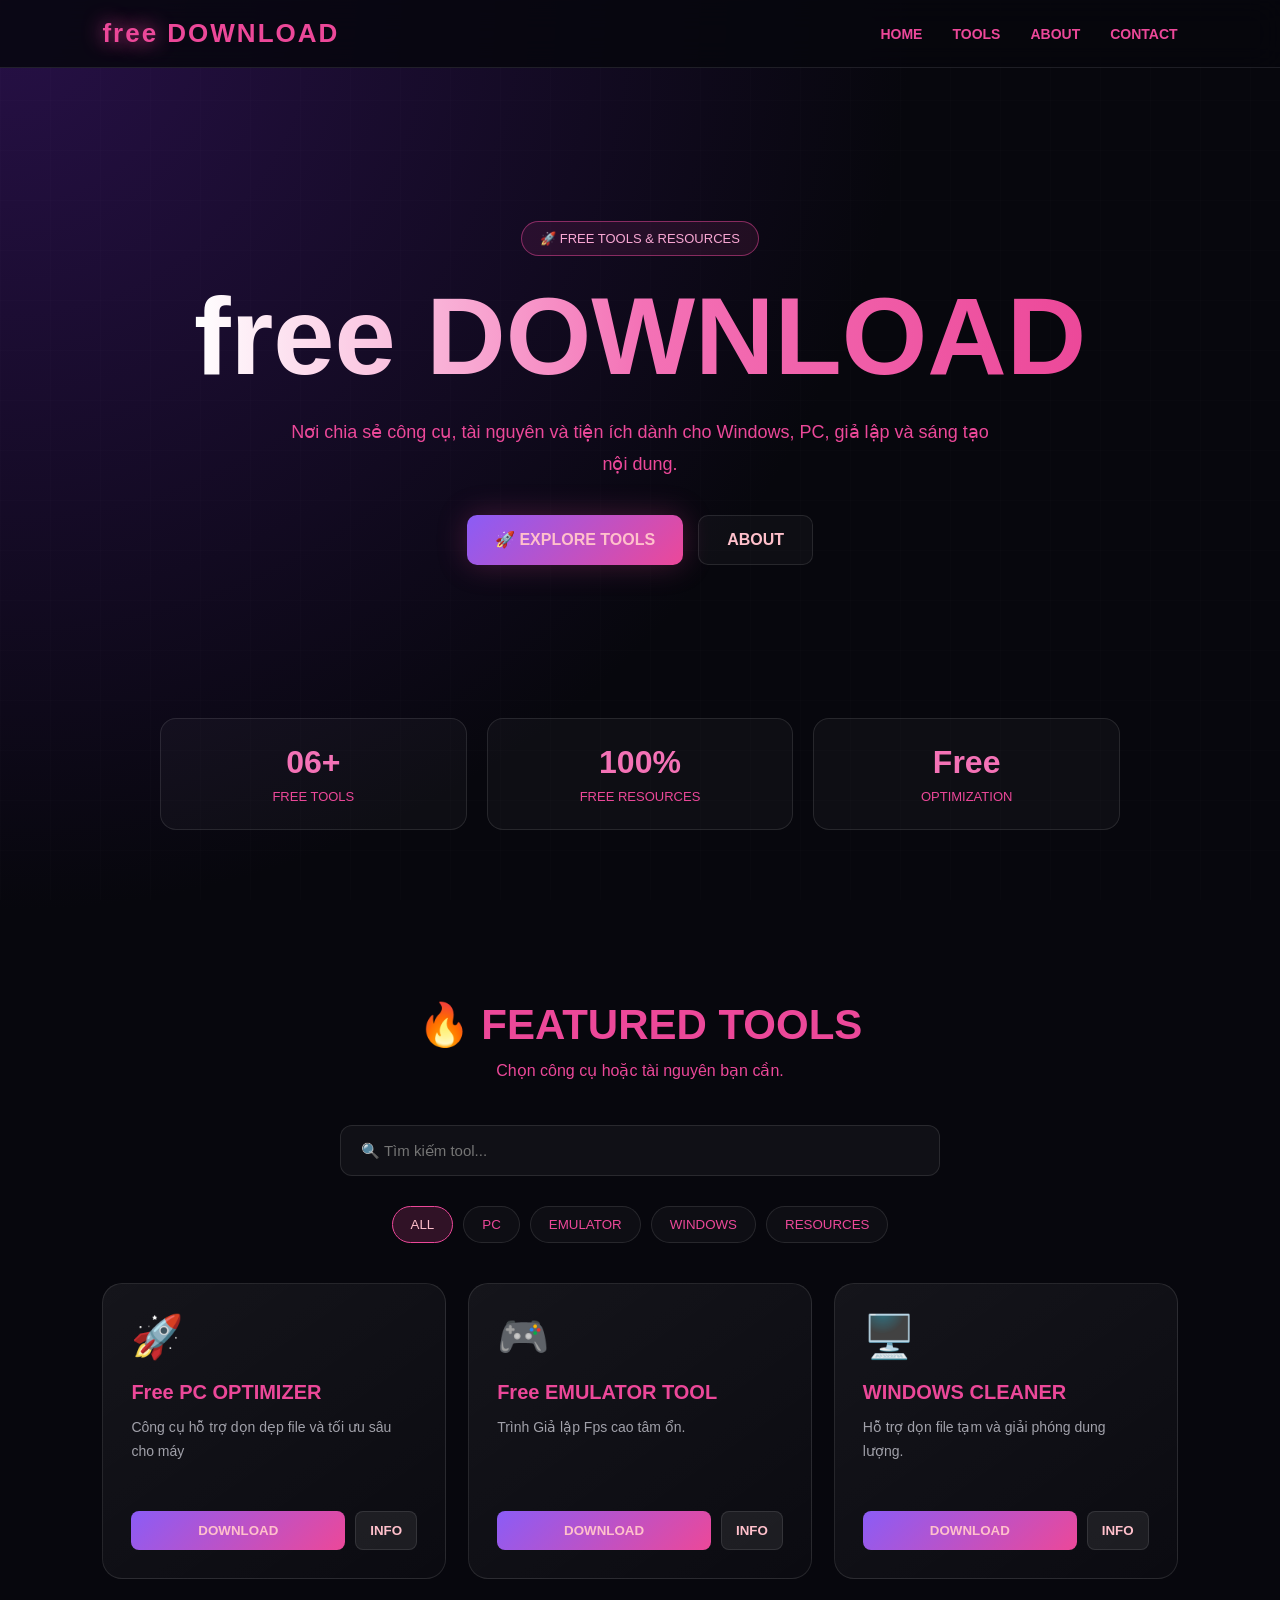
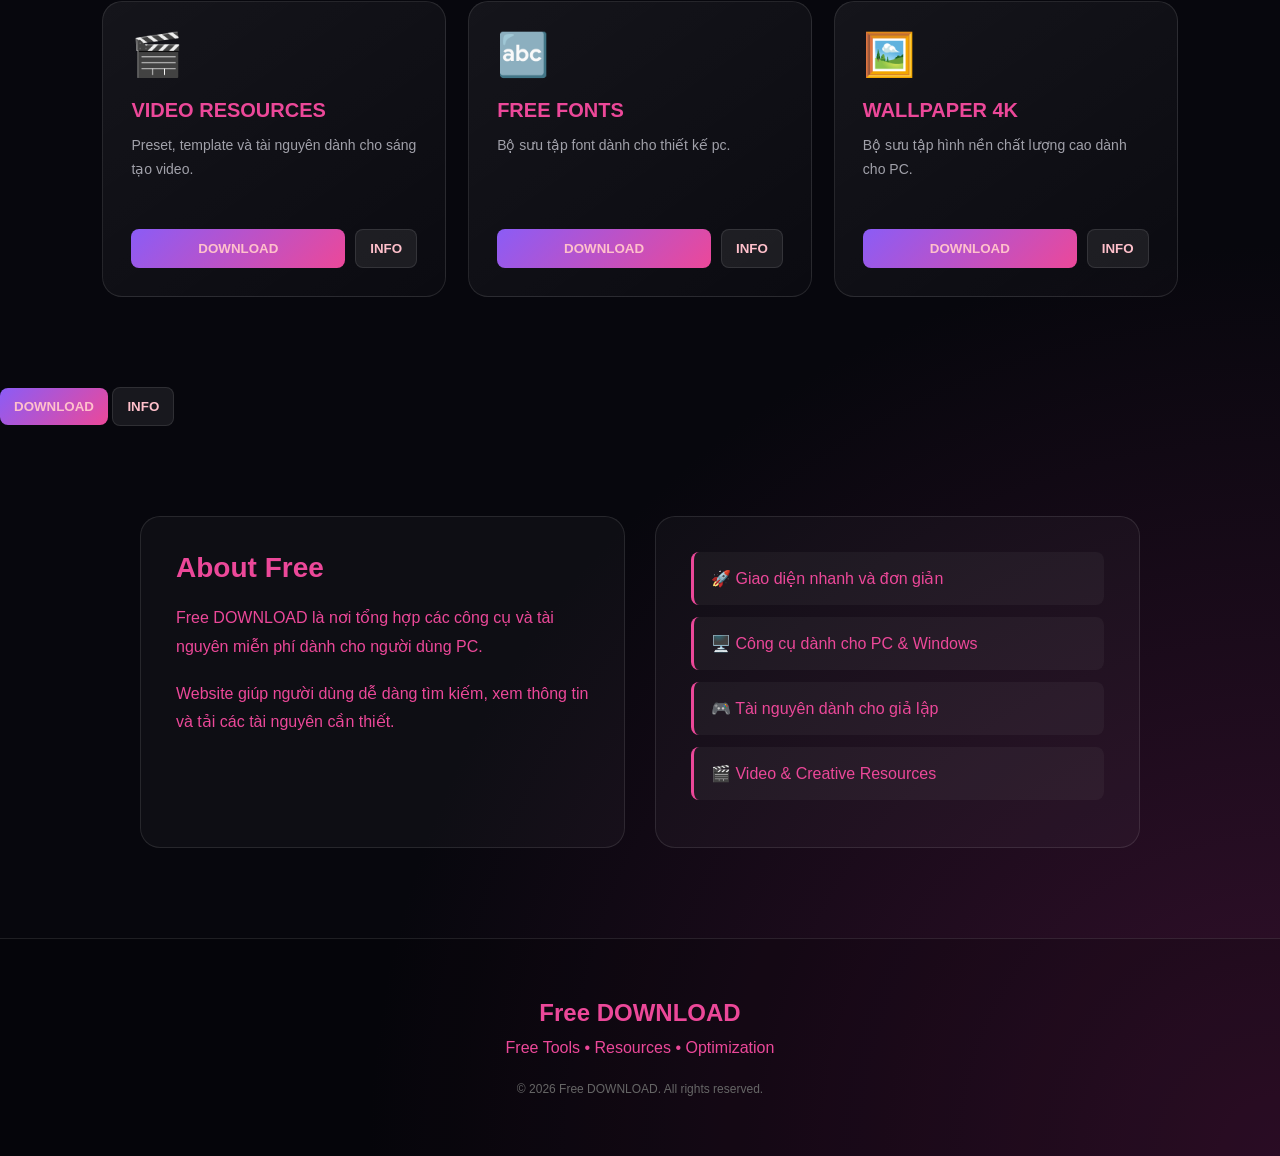
==== commit 23d5c8f2: "index.html" ====
--- a/index.html
+++ b/index.html
@@ -1084,7 +1084,21 @@
     </div>
 
 </section>
-
+ 
+    
+                <button class="download-btn"
+                    onclick="downloadTool('FREE FONTS', '#')">
+                    DOWNLOAD
+                </button>
+
+                <button class="info-btn"
+                    onclick="showInfo('FREE FONTS','Tổng hợp font và tài nguyên typography.')">
+                    INFO
+                </button>
+
+            </div>
+
+        </div>
 
 <!-- ABOUT -->
 
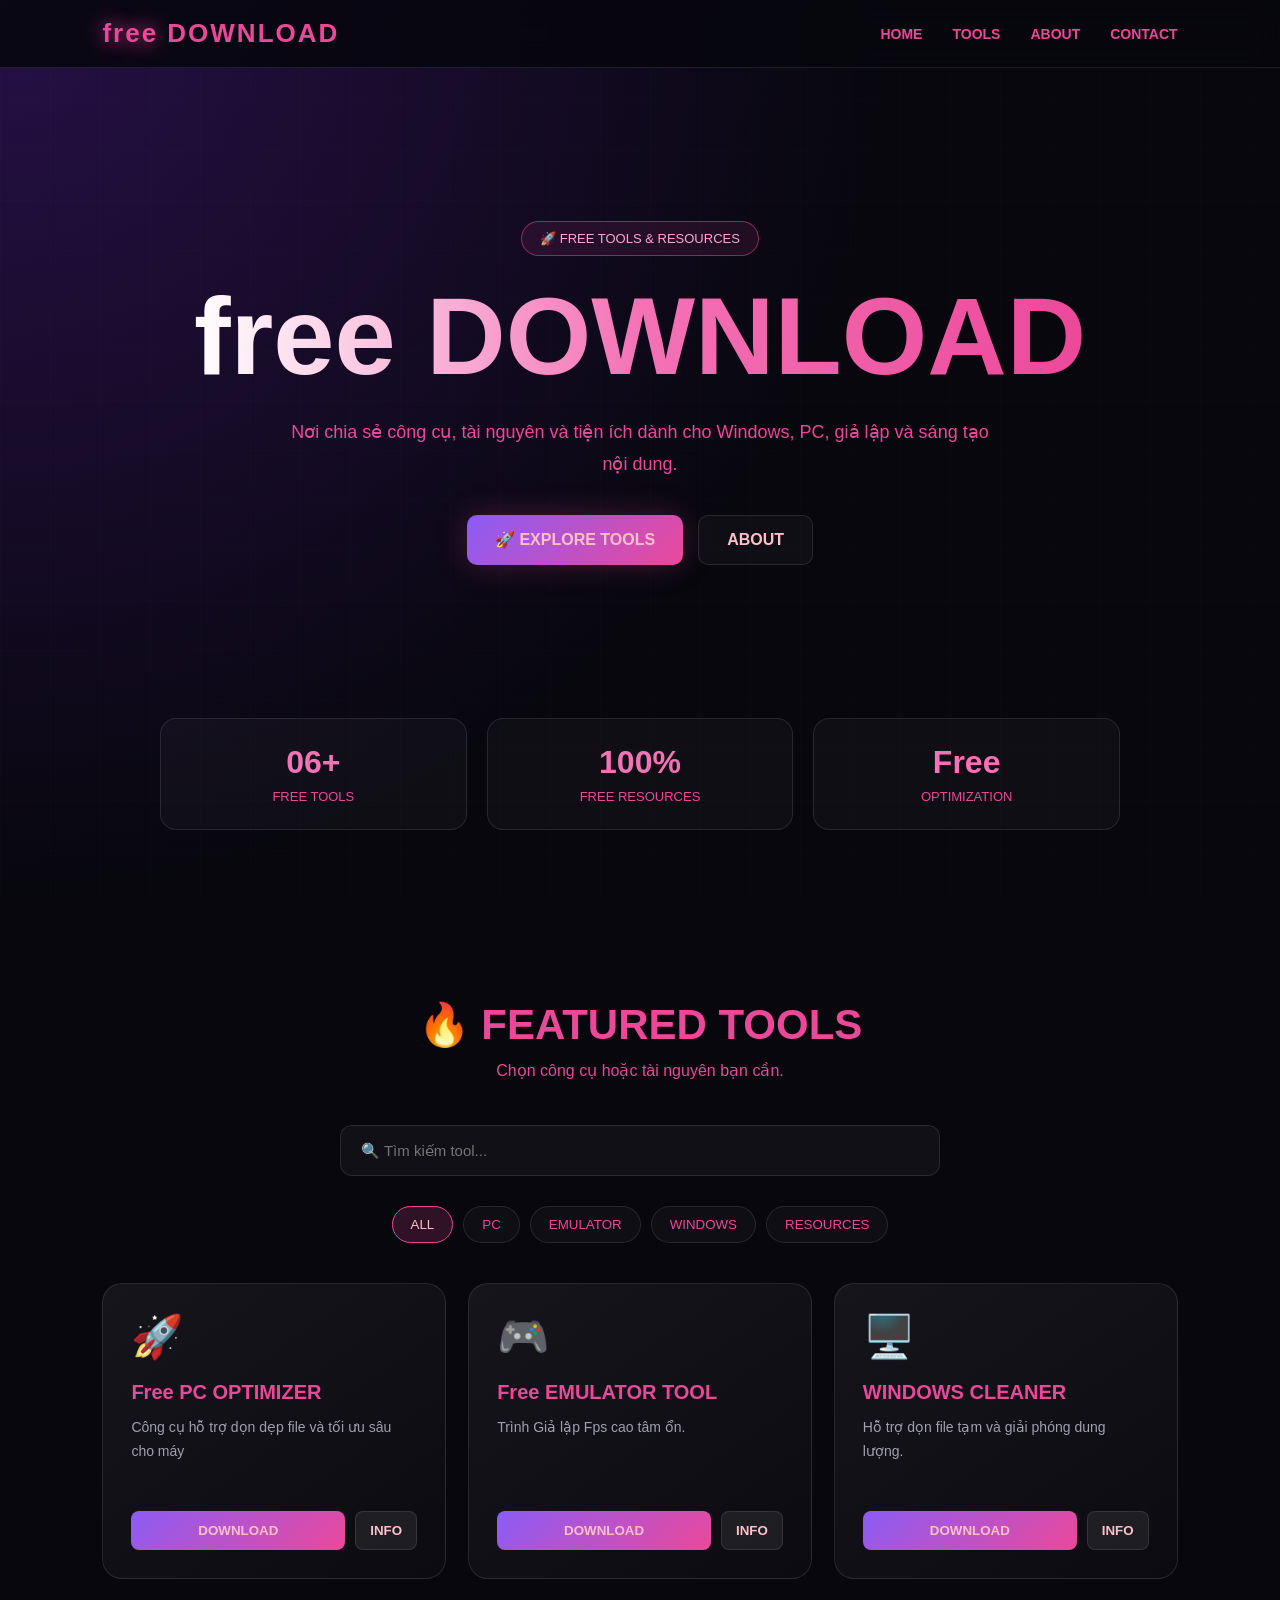
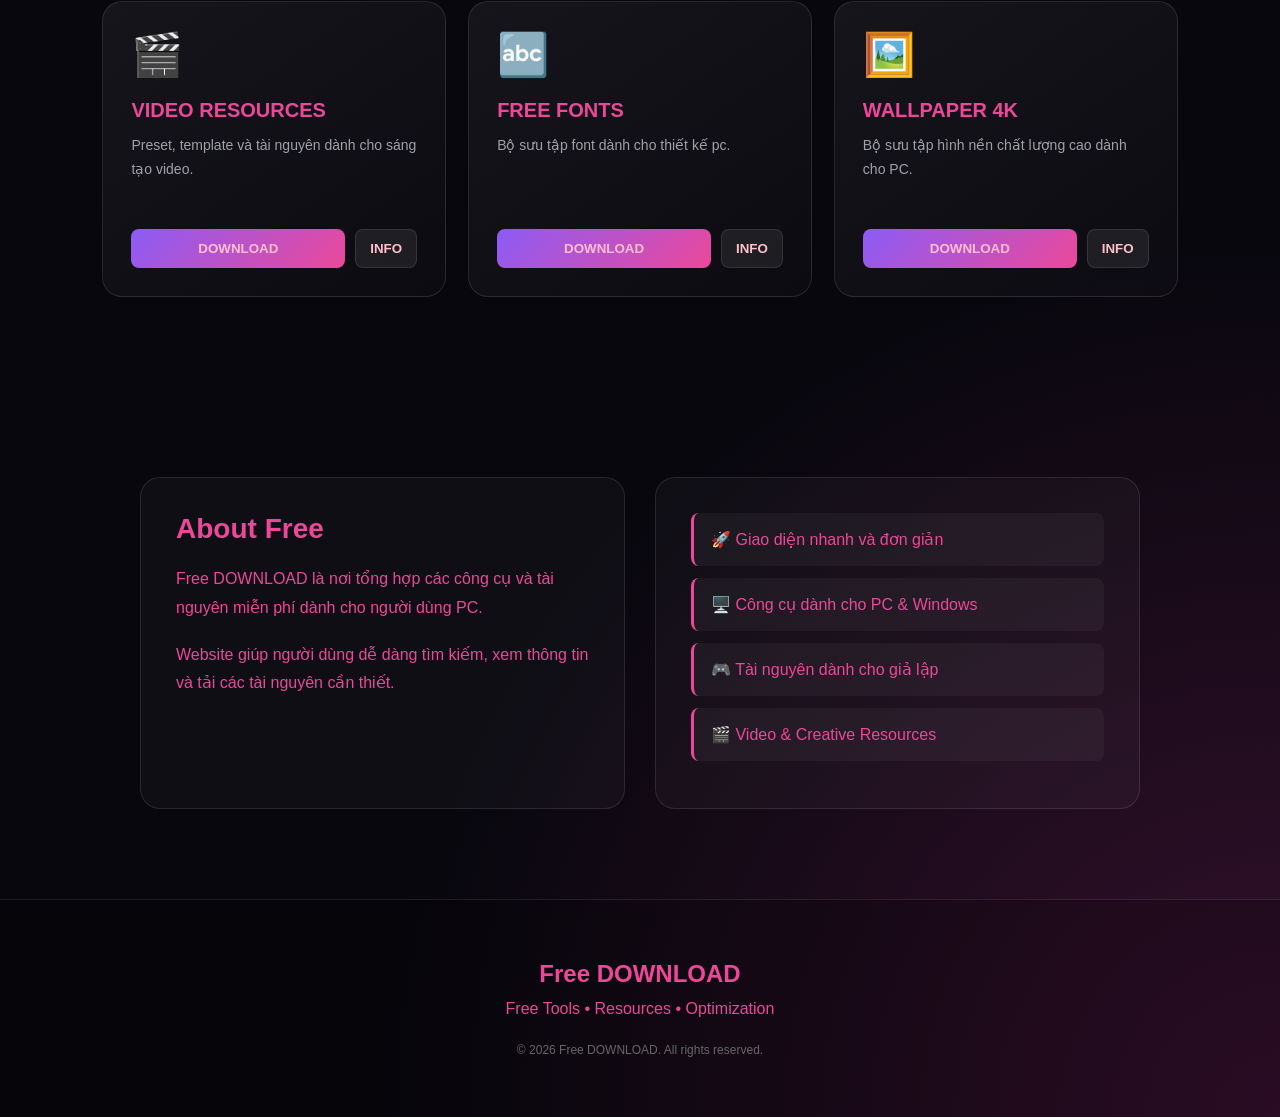
==== commit 918349ba: "index.html" ====
--- a/index.html
+++ b/index.html
@@ -1086,20 +1086,6 @@
 </section>
  
     
-                <button class="download-btn"
-                    onclick="downloadTool('FREE FONTS', '#')">
-                    DOWNLOAD
-                </button>
-
-                <button class="info-btn"
-                    onclick="showInfo('FREE FONTS','Tổng hợp font và tài nguyên typography.')">
-                    INFO
-                </button>
-
-            </div>
-
-        </div>
-
 <!-- ABOUT -->
 
 <section id="about">
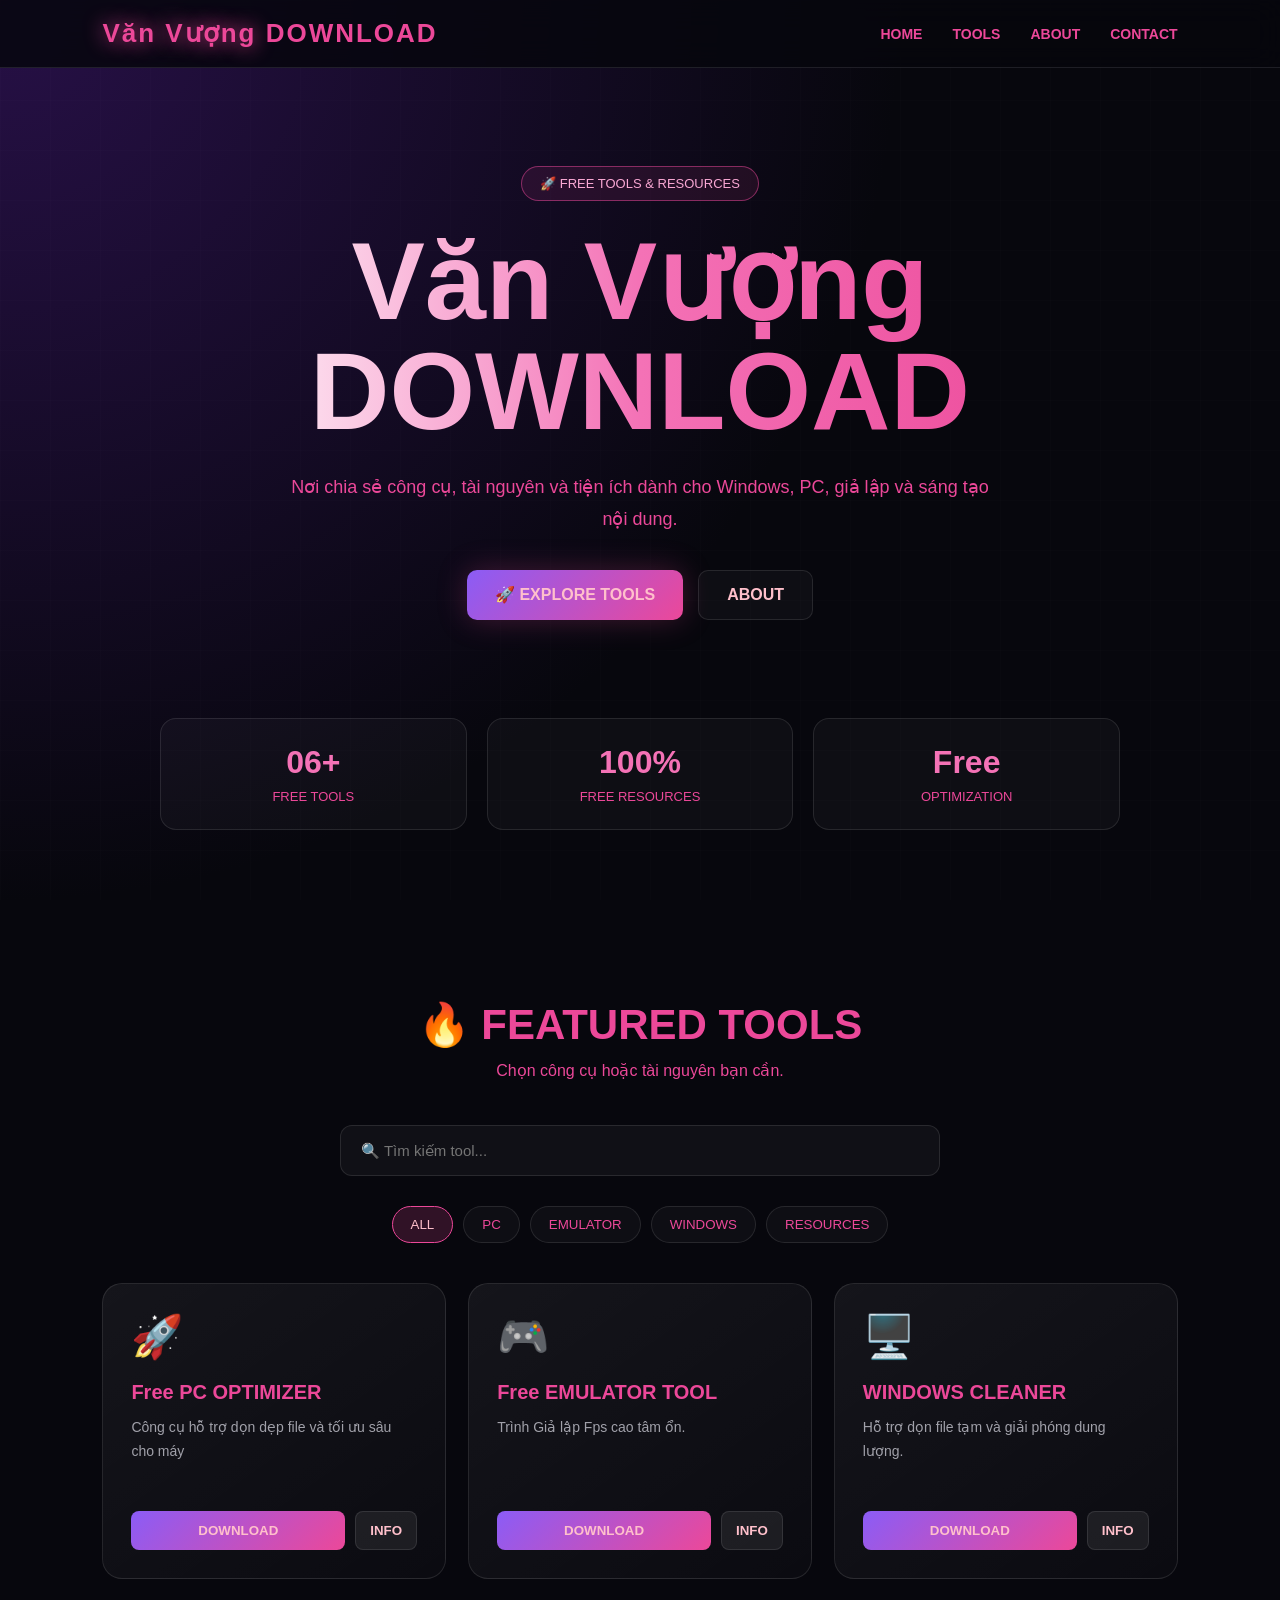
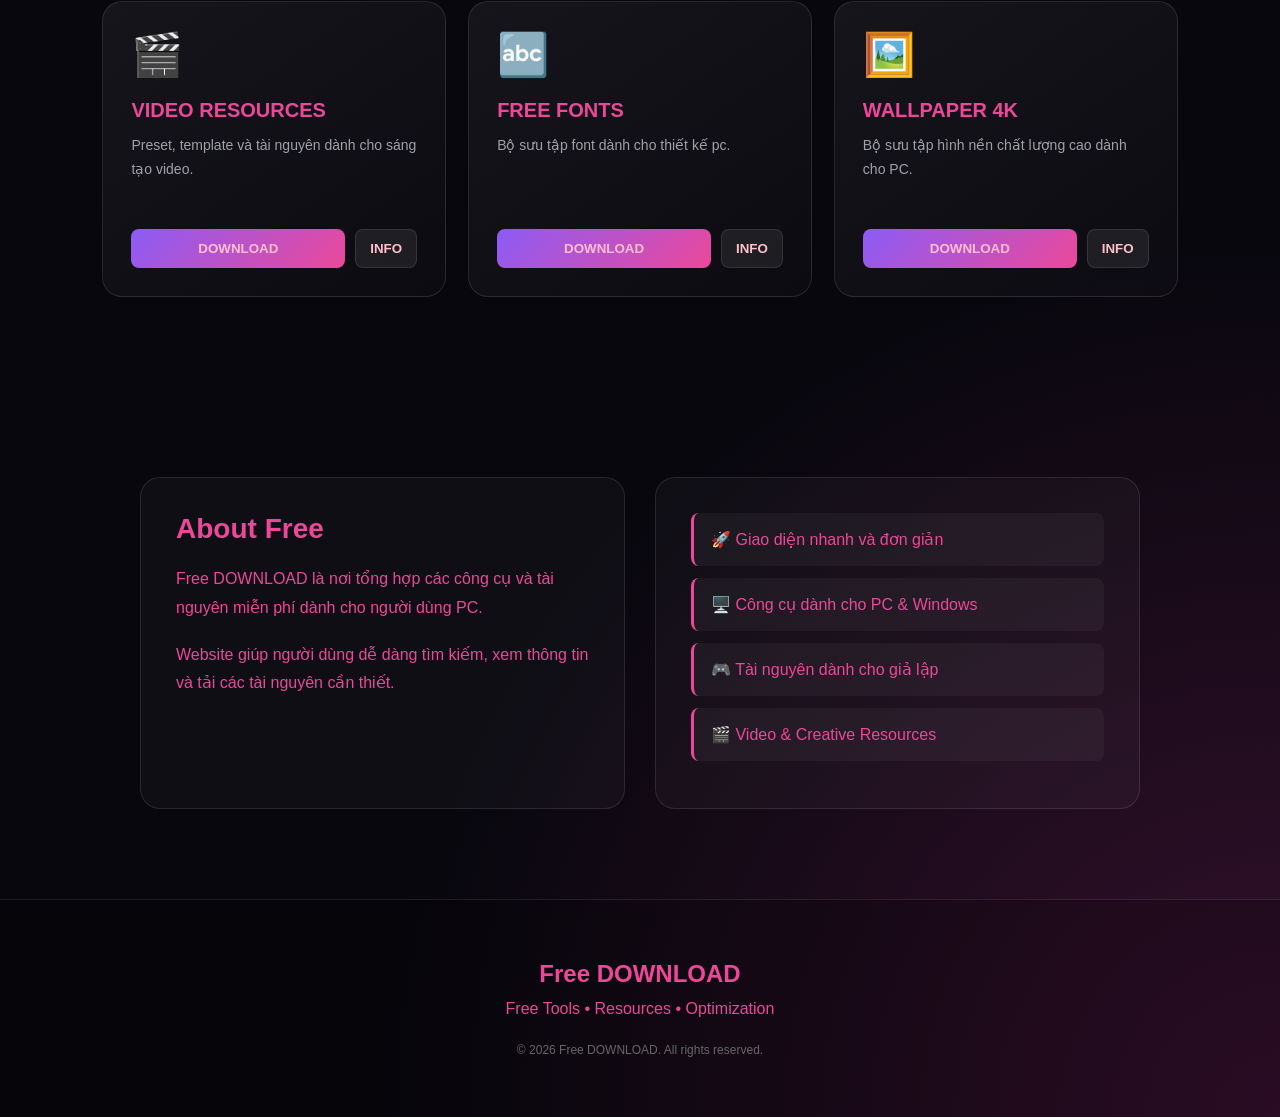
==== commit 83a882de: "index.html" ====
--- a/index.html
+++ b/index.html
@@ -776,7 +776,7 @@
 <nav>
 
     <div class="logo">
-        <span> free </span> DOWNLOAD
+        <span> Văn Vượng </span> DOWNLOAD
     </div>
 
     <button class="menu-btn" onclick="toggleMenu()">
@@ -808,7 +808,7 @@
             🚀 FREE TOOLS & RESOURCES
         </div>
 
-        <h1> free DOWNLOAD</h1>
+        <h1> Văn Vượng DOWNLOAD</h1>
 
         <p>
             Nơi chia sẻ công cụ, tài nguyên và tiện ích
